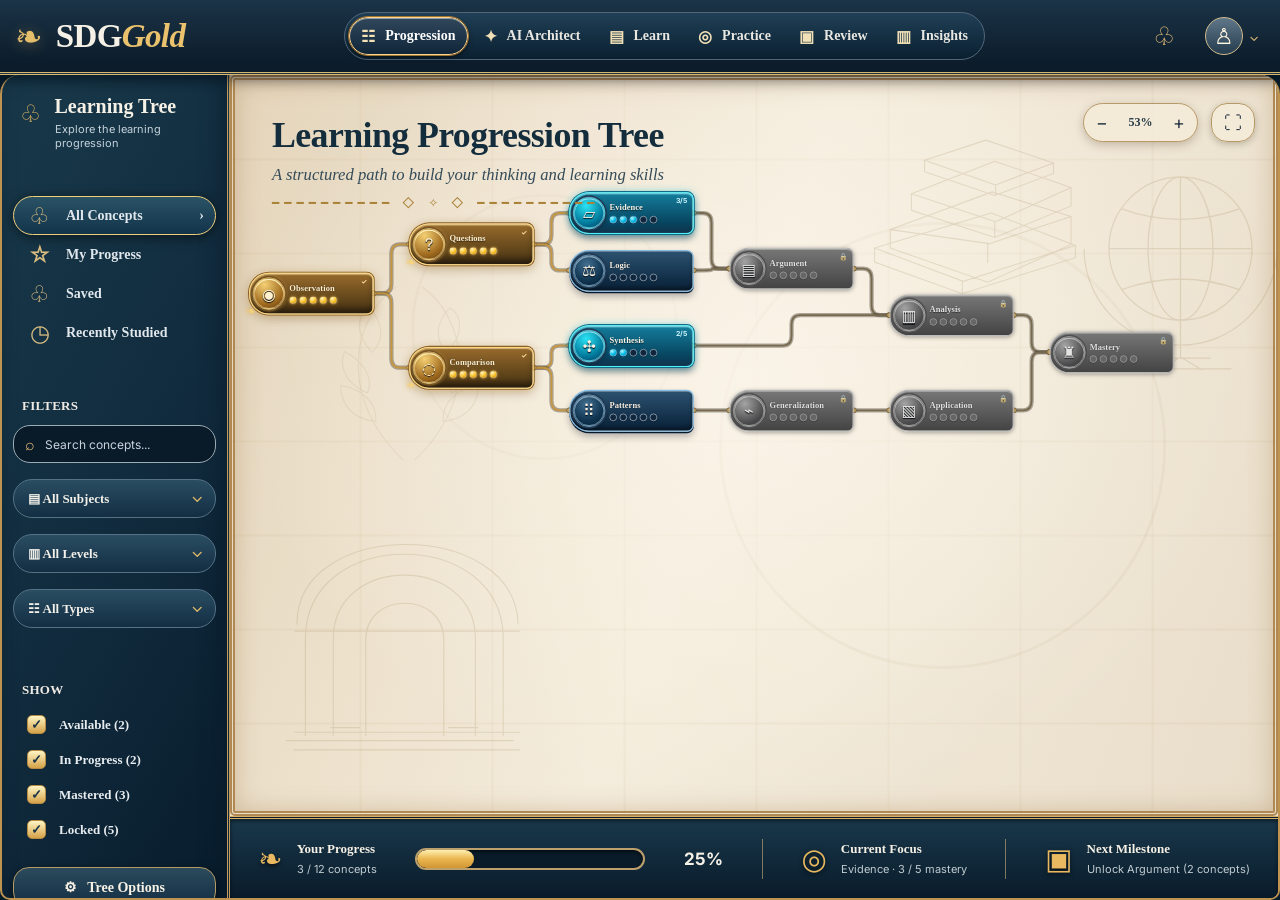
==== index.html @ fea120e7 "ui: embed AI Architect as first-class navigation workspace with bundled scripts" ====
<!doctype html>
<html lang="en">
<head>
  <meta charset="utf-8">
  <meta name="viewport" content="width=device-width, initial-scale=1, viewport-fit=cover">
  <meta name="theme-color" content="#102b3d">
  <meta name="description" content="SDGGold: Learn every foundation, follow every branch, and unlock true mastery.">
  <title>SDGGold — Learning Progression Tree</title>
  <link rel="manifest" href="./manifest.webmanifest">
  <link rel="icon" type="image/svg+xml" href="./icon.svg">
  <link rel="stylesheet" href="./styles.css">
  <link rel="stylesheet" href="./architect.css">
  <script src="./architect-core.js" defer></script>
  <script src="./architect-store.js" defer></script>
  <script src="./architect-import.js" defer></script>
  <script src="./architect-pipeline.js" defer></script>
  <script src="./architect-ui.js" defer></script>
  <script src="./app.js" defer></script>
</head>
<body>
<div id="app">
  <header class="topbar">
    <div class="identity" aria-label="Student Development Guide Gold">
      <span class="brand-mark" aria-hidden="true">❧</span>
      <div class="brand">SDG<span>Gold</span></div>
      <div class="tagline">Student Development Guide Gold</div>
    </div>
    <nav class="topnav" aria-label="Main navigation">
      <button class="navbtn" data-view="progression" aria-current="page"><span class="glyph" aria-hidden="true">☷</span><span class="txt">Progression</span></button>
      <button class="navbtn" data-view="architect"><span class="glyph" aria-hidden="true">✦</span><span class="txt">AI Architect</span></button>
      <button class="navbtn" data-view="learn"><span class="glyph" aria-hidden="true">▤</span><span class="txt">Learn</span></button>
      <button class="navbtn" data-view="practice"><span class="glyph" aria-hidden="true">◎</span><span class="txt">Practice</span></button>
      <button class="navbtn" data-view="review"><span class="glyph" aria-hidden="true">▣</span><span class="txt">Review</span></button>
      <button class="navbtn" data-view="insights"><span class="glyph" aria-hidden="true">▥</span><span class="txt">Insights</span></button>
    </nav>
    <div class="toptools">
      <button id="notifications" aria-label="Announcements" title="Announcements">♧</button>
      <button class="user-btn" id="account" aria-label="Local profile and settings" title="Local profile">
        <span class="user-circle">♙</span><span style="font-size:13px">⌄</span>
      </button>
    </div>
  </header>
  <div class="workspace">
    <aside class="sidebar" aria-label="Learning tree tools">
      <div class="sidebar-title"><span class="glyph" aria-hidden="true">♧</span><div><strong>Learning Tree</strong><span>Explore the learning progression</span></div></div>
      <div class="rule"></div>
      <button class="sidebutton active" data-section="all"><span class="glyph">♧</span>All Concepts <span class="chevron">›</span></button>
      <button class="sidebutton" data-section="progress"><span class="glyph">☆</span>My Progress</button>
      <button class="sidebutton" data-section="saved"><span class="glyph">♧</span>Saved</button>
      <button class="sidebutton" data-section="recent"><span class="glyph">◷</span>Recently Studied</button>
      <div class="rule"></div>
      <div class="sideheading">FILTERS</div>
      <label class="search"><span aria-hidden="true">⌕</span><input id="search" type="search" placeholder="Search concepts..." autocomplete="off" aria-label="Search concepts"></label>
      <label class="select-wrap"><select id="subject" aria-label="Filter by subject"><option value="all">▤ All Subjects</option></select></label>
      <label class="select-wrap"><select id="level" aria-label="Filter by level"><option value="all">▥ All Levels</option></select></label>
      <label class="select-wrap"><select id="type" aria-label="Filter by type"><option value="all">☷ All Types</option><option value="concept">Concepts</option><option value="skill">Skills</option><option value="milestone">Milestones</option></select></label>
      <div class="rule"></div>
      <div class="sideheading">SHOW</div>
      <label class="checkline"><input type="checkbox" data-state="available" checked><span id="count-available">Available</span></label>
      <label class="checkline"><input type="checkbox" data-state="started" checked><span id="count-started">In Progress</span></label>
      <label class="checkline"><input type="checkbox" data-state="mastered" checked><span id="count-mastered">Mastered</span></label>
      <label class="checkline"><input type="checkbox" data-state="locked" checked><span id="count-locked">Locked</span></label>
      <div class="side-spacer"></div>
      <button class="optionbtn" id="treeOptions">⚙ &nbsp; Tree Options</button>
    </aside>
    <main class="stage" id="main">
      <section class="canvas-view" aria-label="Interactive progression tree">
        <div class="ornaments" aria-hidden="true">
          <svg class="arch" viewBox="0 0 280 260"><path d="M15 243H260M36 238V133C36 12 249 12 249 133V238M66 238V133C66 42 219 42 219 133V238M101 238V134C101 82 185 82 185 134V238M24 234h243M24 125h243M27 118C25 3 263 3 265 118M63 229h32m95 0h32M23 253H267"/></svg>
          <svg class="books" viewBox="0 0 285 190"><path d="m28 130 133-40 96 37-128 41zm0 0v16l100 36 129-41v-14m-129 41v14m-82-73 116-43 90 28-93 31zm0 0v21l111 39 95-43V94m-95 31v22M70 68 165 31l87 30-86 39zm0 0v19l95 31 87-36V61m-87 39v18M85 30l70-23 77 26-66 25zm0 0v13l80 27 67-25V33M166 58v12"/></svg>
          <svg class="globe" viewBox="0 0 180 230"><circle cx="90" cy="92" r="66"/><ellipse cx="90" cy="92" rx="30" ry="66"/><path d="M24 92h132M35 55q55 20 110 0M35 130q55-20 110 0M90 26v132m-89-66a89 89 0 0 0 178 0M90 158v34m-47 11h94m-75-10h56M90 192l-20 12m20-12 20 12"/></svg>
          <svg class="laurel" viewBox="0 0 180 200"><path d="M84 196C9 125 35 40 76 13M96 196c75-71 49-156 8-183M55 155c-36-4-38-32-37-38 23 4 38 18 37 38m-9-30c-29-13-29-34-24-44 20 11 31 28 24 44m5-43C29 59 38 39 48 35c16 16 15 35 3 47m75 73c36-4 38-32 37-38-23 4-38 18-37 38m9-30c29-13 29-34 24-44-20 11-31 28-24 44m-5-43c22-23 13-43 3-47-16 16-15 35-3 47"/></svg>
        </div>
        <div class="canvas-header"><h1>Learning Progression Tree</h1><p id="courseSubtitle">A structured path to build your thinking and learning skills</p><div class="filigree">━━━━━━━━━━ ◇ ✧ ◇ ━━━━━━━━━━</div></div>
        <div class="zoomtools" aria-label="Canvas zoom tools"><div class="zoomgroup">
          <button id="zoomOut" title="Zoom out" aria-label="Zoom out">−</button>
          <output id="zoomValue">100%</output>
          <button id="zoomIn" title="Zoom in" aria-label="Zoom in">+</button>
        </div><button class="fitbtn" id="zoomFit" title="Fit tree to screen" aria-label="Fit tree to screen">⛶</button></div>
        <div class="graph-viewport" id="viewport" tabindex="0" aria-label="Scrollable horizontal mastery tree">
          <div class="graph-spacer" id="spacer"><div class="graph" id="graph">
            <svg id="lines" class="graph-lines" aria-hidden="true"></svg>
            <div id="nodes"></div>
          </div></div>
        </div>
      </section>
      <footer class="statusbar">
        <div class="progress-info"><span class="footicon" aria-hidden="true">❧</span><div><div class="footlabel">Your Progress</div><div class="footdetail" id="progressDetail">0 / 0 concepts</div></div></div>
        <div class="progressbar" aria-label="Overall mastery progress"><span id="overallBar"></span></div><strong class="percent" id="overallPct">0%</strong>
        <div class="separator"></div>
        <div class="focus-info"><span class="footicon" aria-hidden="true">◎</span><div><div class="footlabel">Current Focus</div><div class="footdetail" id="focusDetail">Start with the foundations</div></div></div>
        <div class="separator"></div>
        <div class="next-info"><span class="footicon" aria-hidden="true">▣</span><div><div class="footlabel">Next Milestone</div><div class="footdetail" id="milestoneDetail">Master every prerequisite</div></div></div>
      </footer>
    </main>
  </div>
</div>
<div id="panelLayer" class="panel-layer" aria-hidden="true">
  <section class="study-panel" role="dialog" aria-modal="true" aria-labelledby="panelTitle">
    <div class="panel-head"><span class="eyebrow" id="panelTag">FOUNDATIONS</span><button id="closePanel" class="close-btn">✕ Close</button></div>
    <h2 id="panelTitle"></h2>
    <div class="study-dots" id="panelDots" aria-label="Five mastery stages"></div>
    <div id="panelBody"></div>
  </section>
</div>
<div class="modal-layer" id="modalLayer" aria-hidden="true">
  <div class="modal" role="dialog" aria-modal="true" aria-labelledby="modalTitle">
    <button class="close-btn" id="closeModal">✕ Close</button>
    <h2 id="modalTitle">SDGGold</h2>
    <div id="modalBody"></div>
  </div>
</div>
</body>
</html>
---- styles.css ----
@import url('https://fonts.googleapis.com/css2?family=Cinzel:wght@400;500;600;700&family=Inter:wght@400;500;600;700;800&display=swap');
:root{--ink:#102335;--night:#0d2232;--night2:#173449;--gold:#e5b85e;--gold2:#b68235;--cream:#f3ebd9;--line:#bd9b5b;--cyan:#3fd3f4;--blue:#3c8bc3;--panel:#f1e7d4;color-scheme:light;font-family:Inter,ui-sans-serif,system-ui,sans-serif}
*{box-sizing:border-box}html,body{margin:0;width:100%;height:100%}body{background:#061723;color:#f6f1e6}button,input,select,textarea{font:inherit}button{cursor:pointer}button:disabled{cursor:not-allowed;opacity:.62}button:focus-visible,input:focus-visible,textarea:focus-visible,select:focus-visible{outline:3px solid #4dcaff;outline-offset:2px}[hidden]{display:none!important}
#app{height:100dvh;min-height:610px;display:grid;grid-template-rows:75px minmax(0,1fr);background:#071c2a;overflow:hidden}
.topbar{display:flex;align-items:center;gap:18px;min-width:0;padding:0 27px;border-bottom:3px double #d8b76d;background:linear-gradient(180deg,#1b3447 0%,#0c1c2b 88%);box-shadow:0 3px 14px #050d17a8;z-index:10}
.identity{display:flex;align-items:center;gap:13px;min-width:0;white-space:nowrap}.brand-mark{font-size:33px;color:#e5be6c;text-shadow:0 2px 14px #e9b95e5b;line-height:1}.brand{font:700 33px Georgia,serif;letter-spacing:-.6px}.brand span{color:#eac16d;font-style:italic}.tagline{padding-left:20px;margin-left:6px;border-left:1px solid #c8b27c7e;font:italic 14px Georgia,serif;color:#ece5d8;white-space:nowrap}
.topnav{display:flex;align-items:center;margin:auto;gap:4px;padding:4px;border-radius:34px;background:linear-gradient(#203f56,#0a2030);border:1px solid #50677a;min-width:0}.navbtn{display:flex;align-items:center;justify-content:center;gap:10px;white-space:nowrap;border:1px solid transparent;background:transparent;color:#e9e7e1;border-radius:28px;padding:10px 17px;font-weight:650;font-family:Georgia,serif;font-size:16px}.navbtn .glyph{font-family:Inter,sans-serif;font-size:21px;color:#f2e1b7}.navbtn[aria-current="page"]{background:linear-gradient(#30475c,#102538);box-shadow:inset 0 1px #fff7,0 2px 5px #0009;border-color:#ffd78b;color:white;outline:1px solid #a47332}.navbtn:hover{background:#4460757c}.toptools{display:flex;gap:15px;align-items:center}.toptools button{border:0;background:transparent;color:#e5be76;font-size:25px;min-height:43px;min-width:40px}.user-btn{display:flex;align-items:center;gap:6px}.user-circle{width:38px;height:38px;border:1px solid #d2bc8b;background:linear-gradient(#5f7788,#243c4d);border-radius:50%;display:grid;place-items:center;color:#fff7e1;font-size:22px}
.workspace{display:grid;grid-template-columns:258px minmax(0,1fr);min-height:0;border:2px solid #bf9450;border-top:0;border-radius:19px 19px 10px 10px;overflow:hidden;box-shadow:inset 0 0 0 1px #f9dc92}
.sidebar{min-height:0;background:linear-gradient(120deg,#18394a 0%,#102a3c 58%,#081c2c 100%);border-right:3px double #c49b5c;padding:23px 16px 19px;display:flex;flex-direction:column;overflow:auto;box-shadow:inset -6px 0 20px #07182780}
.sidebar-title{display:flex;align-items:flex-start;gap:13px;margin:0 7px 14px}.sidebar-title strong{font:700 20px Georgia,serif}.sidebar-title span{display:block;color:#c4d2db;font-size:11px;margin-top:4px}.sidebar-title .glyph{color:#d9af5f;font-size:24px}.rule{height:1px;background:linear-gradient(90deg,#d9b86b,transparent);margin:16px 5px}.sidebutton{color:#e1e8ed;background:transparent;border:1px solid transparent;width:100%;padding:9px 11px;border-radius:20px;display:flex;align-items:center;gap:12px;text-align:left;min-height:39px;font:600 14px Georgia,serif}.sidebutton .glyph{font:23px Inter,sans-serif;color:#dabc81;width:29px;text-align:center}.sidebutton.active,.sidebutton:hover{background:linear-gradient(#2a5265,#12344b);border-color:#f1ce79;box-shadow:0 2px 12px #0008}.sidebutton .chevron{margin-left:auto}.sideheading{font:700 13px Georgia,serif;color:#efeae3;letter-spacing:.25px;margin:14px 9px 9px}.search{display:flex;align-items:center;gap:8px;border-radius:17px;background:#091a29;border:1px solid #9cacb4;padding:8px 11px;color:#ecc37a;margin:2px 0 8px}.search input{border:0;background:transparent;color:#f5f3e8;width:100%;min-width:0;outline:none;font-size:12px}.search input::placeholder{color:#c9d3dd}.select-wrap{display:block;position:relative;margin:8px 0}.select-wrap select{appearance:none;width:100%;height:39px;border:1px solid #547185;border-radius:19px;background:linear-gradient(#2a4d62,#132e43);color:#f2f0e9;padding:0 34px 0 14px;font:600 13px Georgia,serif}.select-wrap:after{content:'⌄';position:absolute;right:13px;top:7px;color:#e7be6b;pointer-events:none}.checkline{display:flex;align-items:center;gap:10px;padding:5px 10px;font:600 13px Georgia,serif;color:#e8ecef}.checkline input{appearance:none;width:19px;height:19px;flex:0 0 19px;border:1px solid #bfc9ce;border-radius:5px;background:#132331;cursor:pointer}.checkline input:checked{background:linear-gradient(#fff5c4,#d4a248);border-color:#b78c42}.checkline input:checked:after{content:'✓';display:block;text-align:center;color:#183446;line-height:17px;font-weight:900}.side-spacer{flex:1;min-height:20px}.optionbtn{width:100%;background:linear-gradient(#2b4b5d,#132d42);border:1px solid #b59a64;color:#f9f3e6;border-radius:16px;padding:11px;box-shadow:0 3px 9px #0009;font:600 14px Georgia,serif}
.stage{display:grid;grid-template-rows:minmax(0,1fr) 82px;min-width:0;min-height:0;background:#18232b}
.canvas-view{position:relative;overflow:hidden;background:#eee4d1;min-height:0}
.canvas-view:before{content:'';position:absolute;inset:0;pointer-events:none;opacity:.92;background:
radial-gradient(ellipse at 50% 42%,#fffaf0ab,transparent 69%),
repeating-linear-gradient(0deg,transparent 0px,transparent 91px,#a7864c12 92px,#a7864c12 93px,transparent 94px),
repeating-linear-gradient(90deg,transparent 0px,transparent 129px,#a7864c11 130px,#a7864c11 131px,transparent 132px),
radial-gradient(circle at 30% 34%,transparent 0,transparent 130px,#9d825b14 131px,#9d825b14 132px,transparent 134px),
radial-gradient(circle at 68% 50%,transparent 0,transparent 220px,#ab956c1c 221px,#ab956c1c 223px,transparent 224px),
linear-gradient(110deg,#e3d3b8,#f5eddd 47%,#e8ddc9)}
.canvas-view:after{content:'';position:absolute;pointer-events:none;inset:0;border:5px double #af8852;border-radius:5px;box-shadow:inset 0 0 25px #9b733f55;z-index:3}
.ornaments{position:absolute;inset:0;pointer-events:none;overflow:hidden;color:#947849;z-index:0}.ornaments svg{position:absolute;fill:none;stroke:currentColor;stroke-width:1.2;opacity:.18}.ornaments .arch{left:4%;bottom:8%;width:260px}.ornaments .books{right:17%;top:8%;width:250px}.ornaments .globe{right:0;top:10%;width:195px}.ornaments .laurel{left:9%;top:27%;width:170px;opacity:.11}
.canvas-header{position:absolute;left:42px;top:39px;z-index:2;pointer-events:none}.canvas-header h1{font:700 clamp(24px,2.8vw,37px) Georgia,serif;color:#132d3d;letter-spacing:-.6px;margin:0 0 9px}.canvas-header p{font:italic clamp(13px,1.3vw,17px) Georgia,serif;color:#344b58;margin:0}.filigree{color:#a98137;font-size:12px;margin-top:10px;letter-spacing:5px}
.zoomtools{position:absolute;top:28px;right:23px;display:flex;align-items:center;gap:5px;z-index:4}.zoomtools .zoomgroup{background:#f5ebd9e8;box-shadow:0 3px 10px #47361a44;border:1px solid #b79967;border-radius:22px;display:flex;align-items:center;padding:3px}.zoomtools button{background:transparent;border:0;color:#283846;font-size:18px;padding:5px 9px;min-width:30px}.zoomtools output{font:700 12px Georgia,serif;min-width:47px;text-align:center;color:#263b48}.zoomtools .fitbtn{background:#f5ebd9d9;border:1px solid #b79967;border-radius:16px;margin-left:8px;padding:8px 12px;box-shadow:0 2px 7px #2b200c44}
.graph-viewport{position:absolute;inset:0;overflow:auto;scrollbar-color:#ac8951 #d5c2a0;scrollbar-width:thin}.graph-spacer{position:relative;min-width:100%;min-height:100%}.graph{position:absolute;top:0;left:0;transform-origin:0 0;isolation:isolate}.graph-lines{position:absolute;inset:0;width:100%;height:100%;pointer-events:none;z-index:0;overflow:visible}.wire-back{fill:none;stroke:#3e372b68;stroke-width:8;stroke-linecap:round;stroke-linejoin:round}.wire{fill:none;stroke:#786a4f;stroke-width:3.4;stroke-linecap:round;stroke-linejoin:round}.wire.complete{stroke:#c69640}.wire.ready{stroke:#428aab}.joint{fill:#d5b46d;stroke:#765e36;stroke-width:1.5}
.node{position:absolute;width:235px;height:79px;display:flex;align-items:center;gap:8px;text-align:left;border-radius:38px 13px 13px 38px;padding:6px 10px 6px 5px;z-index:1;color:#f8f2e5;background:linear-gradient(180deg,#2c5270,#112d46 74%,#0a233b);border:2px solid #6bafdf;box-shadow:0 3px 1px #061a2f,0 9px 14px #282b3655,inset 0 1px 1px #ffffff91,inset 0 -6px 8px #0006;transition:filter .15s,transform .15s,box-shadow .15s;outline-offset:4px}
.node:hover{filter:brightness(1.13);transform:translateY(-2px);z-index:3}.node:active{transform:translateY(1px)}.node.mastered{background:linear-gradient(180deg,#986a2c,#594018 74%,#362311);border-color:#ffd67e;box-shadow:0 0 0 2px #89602a,0 2px 14px #ffcb6a6b,0 6px 20px #5839145e,inset 0 2px 2px #fff4bc99,inset 0 -7px 10px #1a160a89;color:#fff2d1}.node.started{background:linear-gradient(180deg,#147d9c,#07445f 75%,#11344e);border-color:#4cf2fa;box-shadow:0 0 0 2px #116b85,0 0 16px #15cbe88a,0 8px 14px #141a2c8a,inset 0 2px 2px #b1f6ffb8}.node.available{border-color:#84bce5}.node.locked{background:linear-gradient(#787775,#424347);border-color:#b3b4b3;box-shadow:0 2px 8px #23202068,inset 0 2px #ffffff50;color:#e5e4e1;filter:saturate(.36)}
.node-icon{flex:0 0 61px;width:61px;height:61px;border-radius:50%;display:grid;place-items:center;font-size:30px;line-height:1;background:radial-gradient(circle at 42% 28%,#426f90,#103551 60%,#061c2f);border:3px double #afd8f2;box-shadow:0 0 0 3px #1f3854,0 2px 7px #0009,inset 0 2px #ffffff78;text-shadow:0 2px 2px #020a14}.node.mastered .node-icon{background:radial-gradient(circle at 35% 20%,#f5d073,#9e691e 65%,#59370d);border-color:#ffe9a5;box-shadow:0 0 0 3px #765321,0 0 9px #dfb655c2,inset 0 2px #fff8cb}.node.started .node-icon{background:radial-gradient(circle at 40% 25%,#2be4f5,#007497 66%,#0b3556);border-color:#a4f9ff}.node.locked .node-icon{background:radial-gradient(circle at 35% 26%,#a4a4a4,#4a4a4e 68%,#333);border-color:#ccc;box-shadow:0 0 0 3px #4e4e4e,inset 0 2px #fff7}
.node-core{min-width:0;flex:1}.node-name{display:block;white-space:nowrap;overflow:hidden;text-overflow:ellipsis;font:700 16px Georgia,serif;letter-spacing:.1px;text-shadow:0 1px 2px #0008}.node-dots{display:flex;gap:5px;margin-top:7px}.node-dot{width:14px;height:14px;border-radius:50%;border:1.6px solid #d9e7f3;box-shadow:0 1px 2px #0006;display:block;background:#10263d}.node-dot.filled{background:radial-gradient(circle at 33% 27%,#b5f7ff,#00bdea 50%,#14719f);border-color:#adebf8;box-shadow:0 0 6px #08c4ff70,0 1px 2px #002}.node.mastered .node-dot{background:radial-gradient(circle at 32% 22%,#fff5c4,#f8bf20 56%,#b67508);border-color:#ffe0a0;box-shadow:0 0 5px #ffc949bb}.node.locked .node-dot{background:#666;border-color:#bbb}.node-corner{position:absolute;right:10px;top:6px;color:#d1f8ff;font-size:13px;font-weight:bold}.node.mastered .node-corner{color:#ffe4a0}.node.locked .node-corner{color:#f4f4f4}.node .laurel{display:none}.node.mastered .laurel{display:block;position:absolute;left:-8px;bottom:-8px;color:#f9d579;font-size:22px;text-shadow:0 0 10px #e9bc62}
.node-status{position:absolute;left:69px;bottom:4px;font-size:9px;letter-spacing:.3px;color:#d3dfe9}
.node.hide-filter{opacity:.17;pointer-events:none;filter:grayscale(1)}
.statusbar{background:linear-gradient(#19384b,#091b2a);display:flex;align-items:center;justify-content:space-around;border-top:3px double #d8b068;gap:22px;padding:12px 26px;min-width:0;box-shadow:inset 0 2px 4px #0008}.progress-info,.focus-info,.next-info{display:flex;gap:14px;align-items:center;min-width:0}.footicon{font-size:29px;color:#e8b960;text-shadow:0 2px 4px #000a}.footlabel{font:700 15px Georgia,serif;white-space:nowrap}.footdetail{font-size:12px;color:#c0cbd1;margin-top:5px;white-space:nowrap}.progressbar{height:22px;background:#091a28;border:2px solid #bea06c;border-radius:13px;overflow:hidden;box-shadow:inset 0 2px 3px #0008;flex:1;max-width:310px;min-width:70px}.progressbar>span{height:100%;width:0;background:linear-gradient(#ffefb0,#e9b64e,#d29534);display:block;border-radius:12px;transition:width .3s}.percent{font-weight:700;font-size:17px}.separator{height:40px;width:1px;background:#c3aa78a1;flex:0 0 1px}
.panel-layer{position:fixed;inset:0;z-index:20;display:none;background:#030c14af;justify-content:flex-end}.panel-layer.open{display:flex}.study-panel{width:min(490px,100vw);height:100%;overflow:auto;background:linear-gradient(#183549,#0c2132);border-left:3px double #e3ba71;box-shadow:-13px 0 50px #0009;padding:30px 27px;color:#e7f1f6}.panel-head{display:flex;align-items:center;justify-content:space-between}.close-btn{border:1px solid #e2c186;color:#f5efd9;border-radius:12px;background:#183a51;padding:8px 13px}.eyebrow{font:800 11px Inter,sans-serif;color:#e8bc71;letter-spacing:2px}.study-panel h2{font:700 30px Georgia,serif;margin:18px 0 10px}.study-panel p{line-height:1.75;color:#d8e6ec}.study-dots{display:flex;gap:10px;margin:17px 0}.study-dots span{width:25px;height:25px;border:2px solid #d0e5ec;border-radius:50%;background:#1d3e52}.study-dots span.done{background:radial-gradient(circle at 35% 25%,#fff3b6,#dbad43);border-color:#f7d68d;box-shadow:0 0 9px #f4c45a99}.lesson-box{background:#1c3c4f;border:1px solid #52738a;border-radius:17px;padding:23px;margin:20px 0;box-shadow:inset 0 1px #ffffff26}.lesson-box h3{font:700 18px Georgia,serif;color:#f3d38a;margin:0 0 15px}.lesson-box p{margin:0 0 13px}.lesson-box small{color:#c6d6df}.action{border:1px solid #dfbd74;border-radius:24px;padding:12px 18px;font:700 14px Inter,sans-serif;margin:6px 7px 6px 0;background:linear-gradient(#fbe1a1,#d3a249);color:#142534;box-shadow:0 3px 6px #0006}.action.alt{background:#22455a;color:#f7eaca;border-color:#7a9bae}.option-answer{display:block;width:100%;text-align:left;padding:12px 14px;margin:10px 0;background:#123145;border:1px solid #5b8096;border-radius:13px;color:#f0f4f6}.option-answer.chosen{border-color:#ffe195;background:#38546a}.notice{border:1px solid #bc994b;background:#3d3428;color:#ffe4a9;border-radius:11px;padding:14px;line-height:1.5}.notice.good{background:#224c47;border-color:#76be9d;color:#d7ffea}.modal-layer{position:fixed;inset:0;z-index:30;background:#03111abc;display:none;align-items:center;justify-content:center;padding:16px}.modal-layer.open{display:flex}.modal{background:#132d3f;border:2px solid #c49a58;border-radius:22px;padding:30px;max-width:min(750px,96vw);width:100%;max-height:90vh;overflow:auto;box-shadow:0 12px 50px #0009;color:#edf2f2}.modal h2{font:700 28px Georgia,serif;margin:0}.modal p,.modal li{line-height:1.6;color:#c7d6dd;font-size:14px}.modal input,.modal select,.modal textarea{background:#091d2b;border:1px solid #7494a8;color:white;border-radius:12px;padding:11px;max-width:100%}.modal textarea{width:100%;min-height:205px;margin-top:12px;font:12px ui-monospace,monospace}.modal label{display:block;margin:12px 0}.modal .close-btn{float:right}.modal .action{margin-top:12px}.modal section{padding:10px 0}.modal hr{border:0;border-top:1px solid #38576a}
@media(max-width:1350px){.tagline{display:none}.topbar{gap:8px;padding:0 15px}.navbtn{padding:8px 11px;font-size:14px}.navbtn .glyph{font-size:16px}.sidebar{padding:20px 11px}.workspace{grid-template-columns:228px minmax(0,1fr)}.statusbar{padding:10px 15px;gap:12px}.footlabel{font-size:13px}.footdetail{font-size:11px}.progressbar{max-width:230px}}
@media(max-width:980px){.topbar{height:66px}.brand{font-size:24px}.brand-mark{font-size:25px}.topnav{overflow:auto}.navbtn{padding:7px 9px}.navbtn span.txt{display:none}.toptools{gap:5px}.workspace{grid-template-columns:186px minmax(0,1fr)}.sidebar{padding:14px 8px}.canvas-header{top:28px;left:23px}.canvas-header h1{font-size:27px}.canvas-header p{font-size:12px}.statusbar .separator,.focus-info,.next-info{display:none}.progressbar{max-width:unset}.sidebutton{font-size:12px}.sidebar-title strong{font-size:16px}}
@media(max-width:650px){#app{min-height:520px;grid-template-rows:62px minmax(0,1fr)}.topbar{padding:0 8px}.identity{gap:6px}.brand-mark{font-size:22px}.brand{font-size:21px}.topnav{gap:0;margin-left:auto}.navbtn{min-width:32px;padding:5px 7px}.navbtn .glyph{font-size:17px}.toptools{display:none}.workspace{grid-template-columns:minmax(0,1fr);grid-template-rows:auto minmax(0,1fr)}.sidebar{height:auto;overflow:visible;border-right:0;border-bottom:2px solid #b9955a;flex-direction:row;align-items:center;gap:8px;padding:6px}.sidebar-title,.sidebar .rule,.sidebar .sideheading,.sidebar .select-wrap,.sidebar .checkline,.side-spacer{display:none}.sidebutton{width:auto;white-space:nowrap;min-height:33px;font-size:11px;padding:5px 7px}.sidebutton .glyph{font-size:14px;width:auto}.search{flex:1;min-width:90px;margin:0;padding:6px}.optionbtn{width:auto;padding:6px;font-size:11px}.stage{grid-template-rows:minmax(0,1fr) 61px}.canvas-header{left:18px;top:20px}.canvas-header h1{font-size:21px}.canvas-header p{font-size:11px}.zoomtools{top:80px;right:14px}.statusbar{padding:7px 13px;gap:8px}.footicon{font-size:20px}.progress-info{gap:6px}.footlabel{font-size:12px}.footdetail{font-size:10px}.percent{font-size:13px}.progressbar{height:17px}}
@media(prefers-reduced-motion:reduce){*,*:before,*:after{transition:none!important;animation:none!important;scroll-behavior:auto!important}}
---- architect.css ----
.stage.architect-mode{grid-template-rows:minmax(0,1fr)}
.architect-mode .canvas-view,.architect-mode .statusbar{display:none}
.architect-screen{display:none;min-width:0;min-height:0;overflow:auto;background:radial-gradient(circle at 30% -15%,#f9efd9,transparent 42%),linear-gradient(135deg,#f1e7d4,#e5d7bd);color:#193548;padding:28px clamp(18px,4vw,56px);scrollbar-color:#ba965a #d9c5a2}
.architect-mode .architect-screen{display:block}
.architect-screen *{box-sizing:border-box}
.architect-hero{display:flex;align-items:flex-start;justify-content:space-between;gap:24px;flex-wrap:wrap}
.architect-eyebrow{font-size:11px;letter-spacing:2.4px;color:#9e7435;font-weight:850;text-transform:uppercase}
.architect-hero h1{font:700 clamp(26px,3vw,42px) Georgia,serif;color:#173448;margin:8px 0 7px}
.architect-hero p{font-size:14px;line-height:1.65;color:#566879;margin:0;max-width:800px}
.architect-pills{display:flex;gap:9px;align-items:center;flex-wrap:wrap}
.architect-badge{font-size:12px;font-weight:700;border:1px solid #bca375;color:#48555b;background:#f6eddb;border-radius:99px;padding:7px 11px}
.architect-badge.good{border-color:#7cab91;background:#dff0e5;color:#225b4b}.architect-badge.warn{border-color:#ca9564;background:#f5e2cc;color:#7d5326}
.architect-flow{display:grid;grid-template-columns:repeat(4,minmax(0,1fr));gap:12px;margin:27px 0}
.architect-step{min-width:0;border:1px solid #c8ab7a;background:linear-gradient(#fffaf0,#eae0ce);padding:16px;border-radius:15px;box-shadow:0 3px 12px #67512b22;position:relative}
.architect-step::after{content:'→';position:absolute;right:-16px;top:35%;font-size:17px;color:#b58744;z-index:1}
.architect-step:last-child::after{display:none}
.architect-step span{display:block;font-weight:800;color:#ad7b39;font-size:11px;letter-spacing:1px}
.architect-step strong{display:block;font:700 17px Georgia,serif;margin:7px 0 3px;color:#1b374b}
.architect-step small{color:#647280;font-size:11px;line-height:1.45}
.architect-grid{display:grid;grid-template-columns:minmax(0,1.3fr) minmax(280px,.85fr);gap:18px;align-items:start}
.architect-card{background:#fff9ed;border:1px solid #cdb98f;border-radius:20px;padding:23px;box-shadow:0 5px 20px #7c69401f;min-width:0}
.architect-card h2{font:700 24px Georgia,serif;color:#233b4e;margin:0 0 9px}
.architect-card h3{font:700 17px Georgia,serif;color:#2b4555;margin:20px 0 8px}
.architect-card p{font-size:13px;color:#64717b;line-height:1.7;margin:6px 0 14px}
.architect-actions{display:flex;flex-wrap:wrap;gap:9px;margin:12px 0}
.architect-btn{padding:11px 15px;border:1px solid #b48a4f;border-radius:24px;background:linear-gradient(#f6d98d,#d9ae60);color:#1a3647;font-weight:750;font-size:13px;box-shadow:0 2px 4px #65543c33}
.architect-btn:hover{filter:brightness(1.06)}.architect-btn.alt{background:linear-gradient(#274a61,#142d42);color:#fff3dc;border-color:#7e9ba7}.architect-btn.soft{background:#f3e9d5;border-color:#b5a081;color:#243d4e;box-shadow:none}.architect-btn.danger{background:#f4dfd7;border-color:#ca9c8c;color:#784939}
.architect-btn:disabled{opacity:.5;cursor:not-allowed}
.architect-drop{border:2px dashed #b99b64;border-radius:18px;background:linear-gradient(#f5eee1,#eee1ca);text-align:center;padding:28px 15px;cursor:pointer;transition:background .15s,border-color .15s}
.architect-drop:hover,.architect-drop.dragging{background:#dceff1;border-color:#398aa0}
.architect-drop .glyph{font-size:38px;display:block;color:#a77c3f;margin-bottom:6px}
.architect-drop strong{font:700 17px Georgia,serif;display:block;color:#2b4554}.architect-drop small{font-size:12px;line-height:1.6;display:block;color:#687783;margin:8px auto;max-width:400px}
.architect-drop input{display:none}
.architect-label{display:block;font-weight:700;font-size:12px;color:#526375;margin:13px 0 6px}
.architect-field,.architect-select,.architect-textarea{width:100%;max-width:100%;border:1px solid #c9b893;border-radius:12px;background:#fffdf8;padding:11px 12px;color:#173347;font-size:13px;outline-offset:2px}
.architect-textarea{height:135px;resize:vertical;line-height:1.5}
.architect-divider{height:1px;background:#d7c7a8;margin:19px 0}
.architect-statrow{display:grid;grid-template-columns:repeat(3,1fr);gap:8px;margin:10px 0 18px}
.architect-stat{border:1px solid #d3bd95;background:#f6ebd9;border-radius:13px;text-align:center;padding:13px 5px}
.architect-stat strong{display:block;font:700 24px Georgia,serif;color:#b48636}
.architect-stat small{font-size:10px;color:#62727b}
.architect-progress{height:14px;border:1px solid #b4a07d;border-radius:15px;background:#e7dbca;overflow:hidden;box-shadow:inset 0 1px 4px #6f573124}
.architect-progress>div{height:100%;width:0;background:linear-gradient(90deg,#c29341,#f3d78d);border-radius:12px;transition:width .2s}
.architect-status{padding:12px;border-radius:12px;border:1px solid #cdb688;background:#f6ecd9;color:#4c5e69;font-size:12px;line-height:1.6;white-space:pre-wrap;overflow-wrap:anywhere}
.architect-status.error{background:#f8e4da;color:#86412d;border-color:#dcb2a1}
.architect-joblist{max-height:230px;overflow:auto;border:1px solid #e1d3b4;border-radius:12px}
.architect-job{border:0;border-bottom:1px solid #e0d1b6;background:#fff9ed;width:100%;padding:12px;text-align:left;color:#334b5b;display:flex;gap:10px;align-items:center;justify-content:space-between}
.architect-job.selected{background:#e5edf0;border-left:3px solid #b78c4e}.architect-job:last-child{border-bottom:0}.architect-job strong{font-size:12px}.architect-job small{font-size:11px;color:#77828b;display:block;margin-top:4px}
.architect-issues{margin:0;padding:0;list-style:none;max-height:300px;overflow:auto}.architect-issues li{border-bottom:1px solid #e9ddc5;padding:9px 2px;color:#435361;font-size:12px;line-height:1.5}.architect-issues li b{font-size:10px;background:#e7d19a;border-radius:5px;padding:3px 5px;margin-right:7px}.architect-issues li.high b{background:#e5a997;color:#5b3022}.architect-issues li.info b{background:#b6d9ce;color:#265347}
.architect-notice{border-left:3px solid #b68a3a;background:#f3e8d4;padding:11px 13px;color:#695840;font-size:12px;line-height:1.6;border-radius:0 10px 10px 0;margin:12px 0}
.architect-code{font:12px ui-monospace,SFMono-Regular,monospace;white-space:pre-wrap;overflow-wrap:anywhere;background:#e8ddc9;border-radius:10px;padding:14px;color:#355163}
@media(max-width:1050px){.architect-grid{grid-template-columns:1fr}.architect-flow{grid-template-columns:repeat(2,1fr)}.architect-step:nth-child(2)::after{display:none}}
@media(max-width:600px){.architect-screen{padding:19px 12px}.architect-flow{gap:7px;margin:17px 0}.architect-step{padding:10px}.architect-step strong{font-size:14px}.architect-step small{font-size:10px}.architect-card{padding:15px}.architect-statrow{gap:4px}.architect-stat strong{font-size:18px}.architect-pills{gap:4px}}
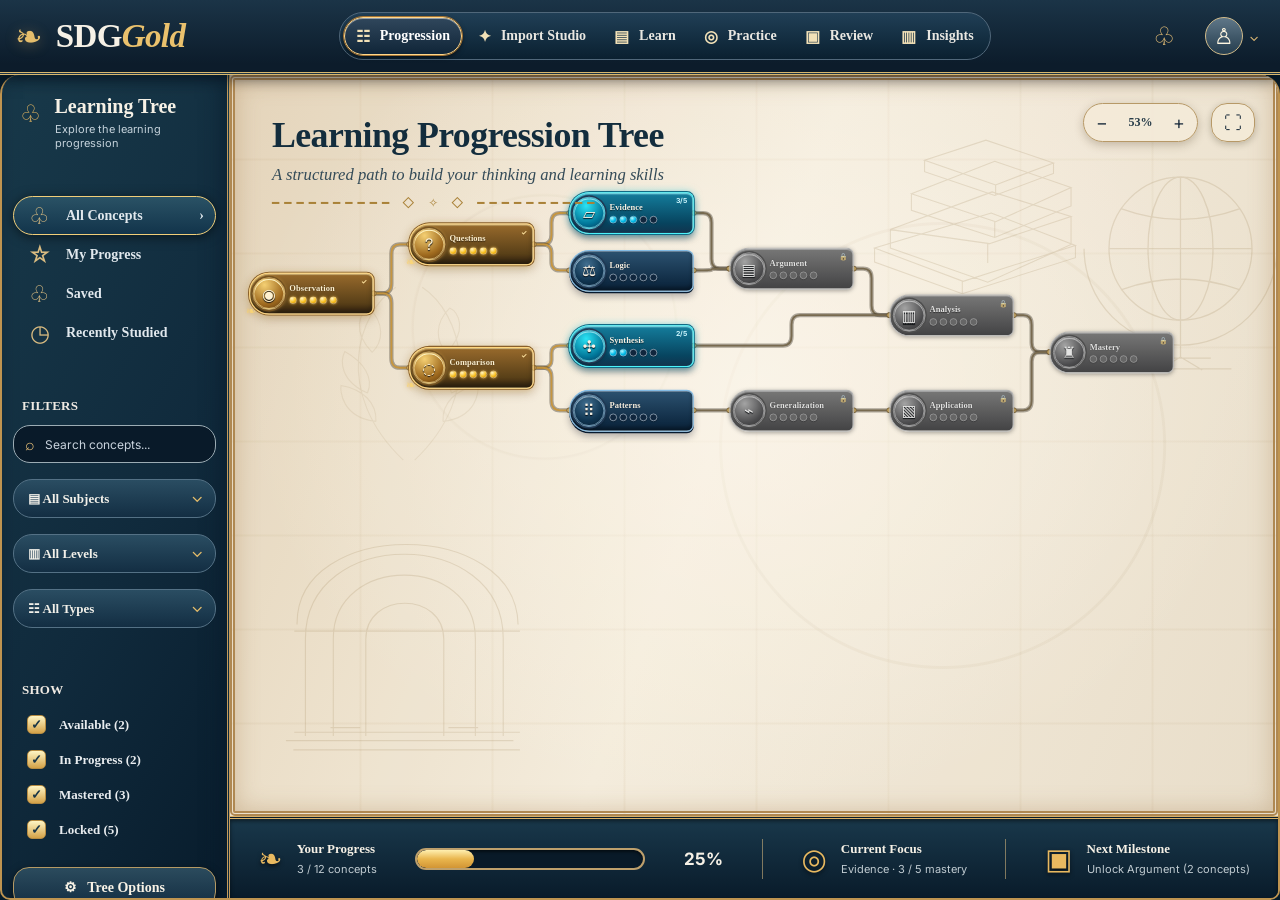
==== commit e64e1e80: "ui: remove all in-app AI scripts and replace architect tab with external-only Import Studio" ====
--- a/index.html
+++ b/index.html
@@ -10,11 +10,10 @@
   <link rel="icon" type="image/svg+xml" href="./icon.svg">
   <link rel="stylesheet" href="./styles.css">
   <link rel="stylesheet" href="./architect.css">
-  <script src="./architect-core.js" defer></script>
+  <script src="./course-package.js" defer></script>
   <script src="./architect-store.js" defer></script>
-  <script src="./architect-import.js" defer></script>
-  <script src="./architect-pipeline.js" defer></script>
-  <script src="./architect-ui.js" defer></script>
+  <script src="./course-cloud.js" defer></script>
+  <script src="./course-studio.js" defer></script>
   <script src="./app.js" defer></script>
 </head>
 <body>
@@ -27,7 +26,7 @@
     </div>
     <nav class="topnav" aria-label="Main navigation">
       <button class="navbtn" data-view="progression" aria-current="page"><span class="glyph" aria-hidden="true">☷</span><span class="txt">Progression</span></button>
-      <button class="navbtn" data-view="architect"><span class="glyph" aria-hidden="true">✦</span><span class="txt">AI Architect</span></button>
+      <button class="navbtn" data-view="studio"><span class="glyph" aria-hidden="true">✦</span><span class="txt">Import Studio</span></button>
       <button class="navbtn" data-view="learn"><span class="glyph" aria-hidden="true">▤</span><span class="txt">Learn</span></button>
       <button class="navbtn" data-view="practice"><span class="glyph" aria-hidden="true">◎</span><span class="txt">Practice</span></button>
       <button class="navbtn" data-view="review"><span class="glyph" aria-hidden="true">▣</span><span class="txt">Review</span></button>
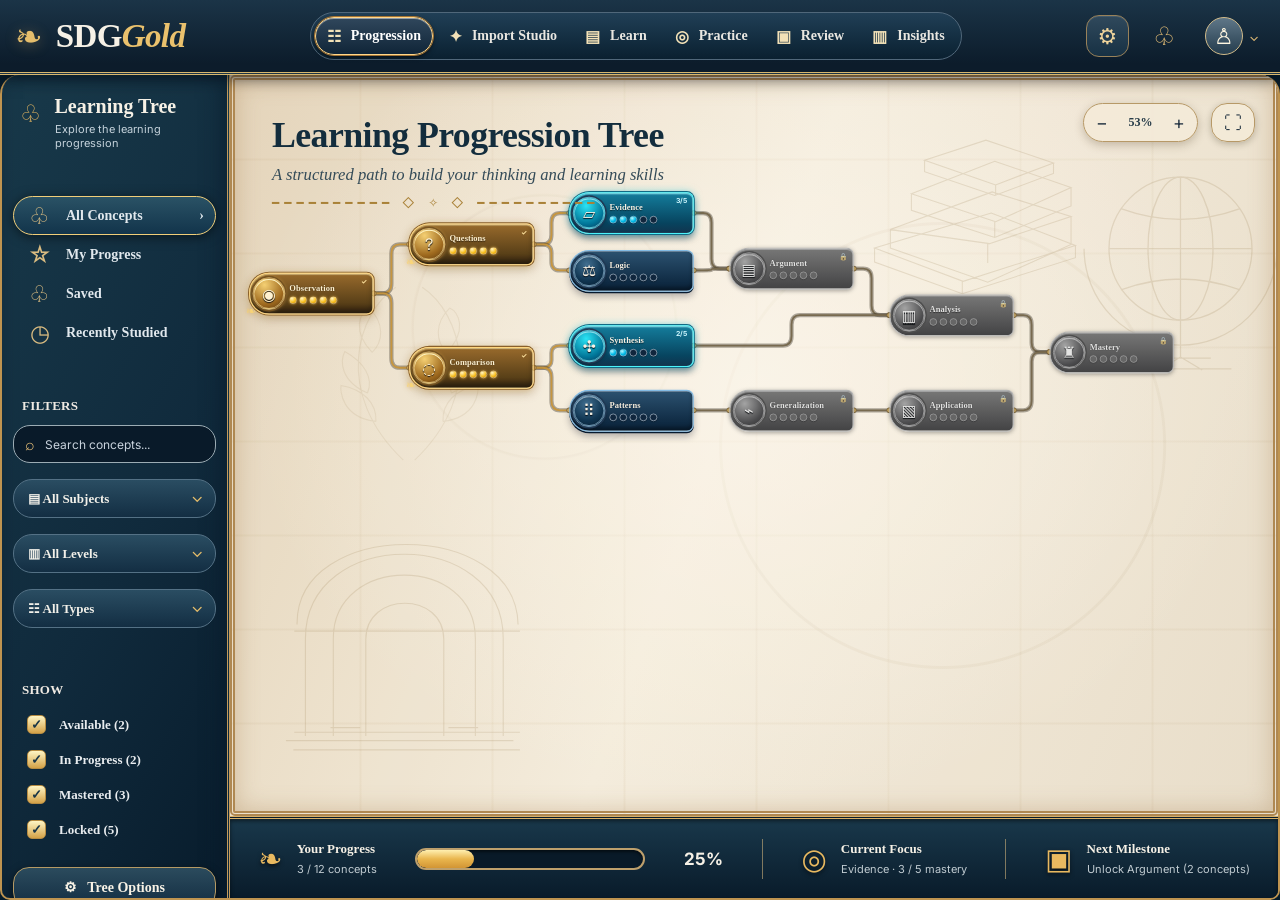
==== commit f2f23163: "ui(settings): add persistent settings shortcut and in-app template reader assets" ====
--- a/index.html
+++ b/index.html
@@ -10,10 +10,13 @@
   <link rel="icon" type="image/svg+xml" href="./icon.svg">
   <link rel="stylesheet" href="./styles.css">
   <link rel="stylesheet" href="./architect.css">
+  <link rel="stylesheet" href="./settings.css">
   <script src="./course-package.js" defer></script>
   <script src="./architect-store.js" defer></script>
   <script src="./course-cloud.js" defer></script>
   <script src="./course-studio.js" defer></script>
+  <script src="./settings-reference.js" defer></script>
+  <script src="./settings-ui.js" defer></script>
   <script src="./app.js" defer></script>
 </head>
 <body>
@@ -33,6 +36,7 @@
       <button class="navbtn" data-view="insights"><span class="glyph" aria-hidden="true">▥</span><span class="txt">Insights</span></button>
     </nav>
     <div class="toptools">
+      <button id="settingsButton" aria-label="Settings: Templates and Examples" title="Settings · Templates &amp; Examples" aria-haspopup="dialog" type="button">⚙</button>
       <button id="notifications" aria-label="Announcements" title="Announcements">♧</button>
       <button class="user-btn" id="account" aria-label="Local profile and settings" title="Local profile">
         <span class="user-circle">♙</span><span style="font-size:13px">⌄</span>
--- a/settings.css
+++ b/settings.css
@@ -0,0 +1,83 @@
+/* SDGGold app settings: compact navy/gold reference library and scrollable reader. */
+#settingsButton{display:flex;align-items:center;justify-content:center;gap:5px;border:1px solid #99825a;border-radius:13px;background:linear-gradient(#30495c,#173144);color:#efd49b;font-size:22px;min-width:43px;min-height:42px;box-shadow:inset 0 1px #ffffff19}
+#settingsButton:hover,#settingsButton:focus-visible{background:linear-gradient(#42627a,#28475e);border-color:#f1d38e}
+.ref-settings-open{overflow:hidden}
+.ref-overlay{position:fixed;inset:0;z-index:80;padding:clamp(8px,2vw,24px);display:flex;justify-content:center;align-items:center;background:#03111ce8;backdrop-filter:blur(9px)}
+.ref-dialog{display:flex;flex-direction:column;overflow:hidden;min-height:0;height:min(91dvh,950px);width:min(1260px,100%);border-radius:21px;border:2px solid #b99558;background:#112a3d;color:#ecf3f5;box-shadow:0 22px 80px #000b,inset 0 1px #f4d08b57}
+.ref-dialog *{box-sizing:border-box}
+.ref-dialog button{font:650 13px Inter,system-ui,sans-serif;cursor:pointer;transition:background .12s,border-color .12s}
+.ref-dialog button:disabled{cursor:wait;opacity:.47}
+.ref-dialog button:focus-visible,.ref-reader-scroll:focus-visible{outline:3px solid #66d6ef;outline-offset:2px}
+.ref-dialog-head{padding:22px 27px 16px;display:flex;align-items:start;justify-content:space-between;gap:16px;background:radial-gradient(ellipse at 70% 0%,#39546b78,transparent 66%),linear-gradient(180deg,#223e53,#142c40);border-bottom:1px solid #9c804c}
+.ref-overline{color:#e2c07d;font-size:10px;font-weight:800;letter-spacing:2.1px}
+.ref-dialog-head h2{margin:7px 0 6px;font:700 clamp(21px,2.5vw,31px) Georgia,serif;color:#f3f3f0}
+.ref-gold{font-weight:400;color:#e6c282;font-style:italic}
+.ref-dialog-head p{margin:0;color:#c4d3da;line-height:1.55;font-size:12.5px;max-width:850px}
+.ref-close{border:1px solid #8397a5;border-radius:11px;background:#132b3c;color:#fff5e4;min-width:40px;min-height:38px;flex-shrink:0}
+.ref-close:hover{background:#34556b}
+.ref-toolbar{padding:14px 25px 11px;display:flex;gap:12px;align-items:center;justify-content:space-between;flex-wrap:wrap;background:#122d41}
+.ref-toolbar-copy{display:flex;align-items:center;gap:8px;flex-wrap:wrap}
+.ref-gold-button{background:linear-gradient(180deg,#f7dd9b,#d8ab59);border:1px solid #f9e6b4;color:#173043;padding:12px 20px;border-radius:22px;box-shadow:0 2px 8px #030f174d}
+.ref-gold-button:not(:disabled):hover{background:linear-gradient(#ffe8b2,#efc375)}
+.ref-outline-button{background:#203d52;color:#f2e7d1;border:1px solid #806e50;border-radius:22px;padding:11px 16px}
+.ref-outline-button:hover{background:#31556e}
+.ref-readiness{font-size:11px;font-weight:800;color:#c7d8df;white-space:nowrap}
+.ref-status{margin:0 25px 12px;padding:9px 12px;border:1px solid #456577;border-radius:9px;background:#1d394b;font-size:12px;line-height:1.4;color:#c4dbe3;flex-shrink:0}
+.ref-status[data-type="success"]{border-color:#638f80;background:#193c39;color:#c8f1df}
+.ref-status[data-type="error"]{border-color:#b17b67;background:#492e2d;color:#ffddcb}
+.ref-content-layout{display:grid;grid-template-columns:minmax(275px,350px) minmax(0,1fr);gap:0;flex:1;min-height:0;border-top:1px solid #334c5c}
+.ref-documents{min-width:0;min-height:0;overflow:auto;border-right:1px solid #516479;background:linear-gradient(180deg,#1b3547,#12283a);padding:18px 13px 25px;scrollbar-color:#9c865c #192f40}
+.ref-documents h3{color:#e1c185;font:700 14px Georgia,serif;margin:0 10px 13px}
+.ref-list{display:grid;gap:9px}
+.ref-entry{padding:13px 12px;border:1px solid #506477;border-radius:13px;background:#203d50;color:#f3efe7}
+.ref-entry.selected{border-color:#efcf86;background:#29495a;box-shadow:inset 3px 0 #dcb166}
+.ref-entry-kind,.ref-reader-kind{font-size:9px;color:#ecd397;letter-spacing:1.35px;text-transform:uppercase;font-weight:800}
+.ref-entry-title{display:block;font:700 15px Georgia,serif;margin:5px 0}
+.ref-entry-filename{display:block;color:#9ec0d1;font-size:10px;overflow-wrap:anywhere}
+.ref-entry-description{font-size:11px;line-height:1.45;color:#c7d3db;margin:8px 0 11px}
+.ref-entry-actions{display:flex;gap:6px;flex-wrap:wrap}
+.ref-action{color:#e7e6e1;border:1px solid #627d92;background:#27475a;border-radius:9px;padding:7px 10px;white-space:nowrap;min-height:33px}
+.ref-action-open{border-color:#c7a367;background:linear-gradient(#e6c786,#bd934d);color:#182e3c}
+.ref-action:not(:disabled):hover{border-color:#f5d49b;background:#35566b}
+.ref-action-open:not(:disabled):hover{background:#f2d69d;color:#193546}
+.ref-reader{display:flex;flex-direction:column;min-height:0;min-width:0;background:#f6f0e3;color:#243c4b}
+.ref-reader-top{display:flex;align-items:start;justify-content:space-between;gap:15px;padding:18px 21px 14px;border-bottom:1px solid #c8b899;flex-shrink:0;background:#fff9ee}
+.ref-reader-meta{min-width:0}
+.ref-reader-kind{color:#9c702e}
+.ref-reader-top h3{font:700 22px Georgia,serif;color:#243a4a;margin:4px 0}
+.ref-reader-name{font:11px ui-monospace,monospace;color:#82653d;overflow-wrap:anywhere}
+.ref-reader-top p{font-size:11.5px;color:#64707a;line-height:1.4;margin:7px 0 0}
+.ref-reader-actions{display:flex;gap:6px;flex-wrap:wrap}
+.ref-reader-actions .ref-action{border-color:#b69d72;background:#eee0c7;color:#2d4553}
+.ref-reader-actions .ref-action:hover{background:#f5e5c5}
+.ref-reader-scroll{overflow:auto;flex:1;min-height:0;padding:22px clamp(12px,2vw,28px);scrollbar-color:#a99572 #f4e9d8}
+.ref-reader-content{white-space:pre-wrap;overflow-wrap:anywhere;word-break:normal;font:13px/1.65 ui-monospace,"Cascadia Code",Consolas,monospace;color:#283d4c;margin:0;tab-size:2;user-select:text}
+@media(max-width:900px){
+  .ref-dialog{height:min(96dvh,1080px)}
+  .ref-content-layout{grid-template-columns:1fr;grid-template-rows:minmax(170px,36%) minmax(0,1fr)}
+  .ref-documents{border-right:0;border-bottom:1px solid #8094a1;padding:12px}
+  .ref-list{grid-template-columns:repeat(2,minmax(0,1fr))}
+  .ref-reader-top h3{font-size:19px}
+}
+@media(max-width:650px){
+  .toptools{display:flex;gap:0}
+  .toptools>button:not(#settingsButton){display:none}
+  #settingsButton{font-size:21px;min-width:36px;min-height:36px}
+  .ref-overlay{padding:0}
+  .ref-dialog{height:100dvh;width:100%;border-radius:0;border:0}
+  .ref-dialog-head{padding:17px 13px 12px}
+  .ref-dialog-head h2{font-size:22px}
+  .ref-dialog-head p{font-size:11px}
+  .ref-toolbar{padding:10px 12px;gap:7px}
+  .ref-toolbar-copy{gap:6px}
+  .ref-gold-button,.ref-outline-button{font-size:11px!important;padding:9px 10px}
+  .ref-status{margin:0 12px 7px;font-size:11px}
+  .ref-content-layout{grid-template-rows:minmax(150px,33%) minmax(0,1fr)}
+  .ref-list{grid-template-columns:1fr}
+  .ref-entry{padding:10px}
+  .ref-entry-description{margin:5px 0 8px}
+  .ref-reader-top{padding:11px 13px}
+  .ref-reader-top h3{font-size:18px}
+  .ref-reader-content{font-size:12px}
+}
+@media(prefers-reduced-motion:reduce){.ref-dialog button{transition:none}}
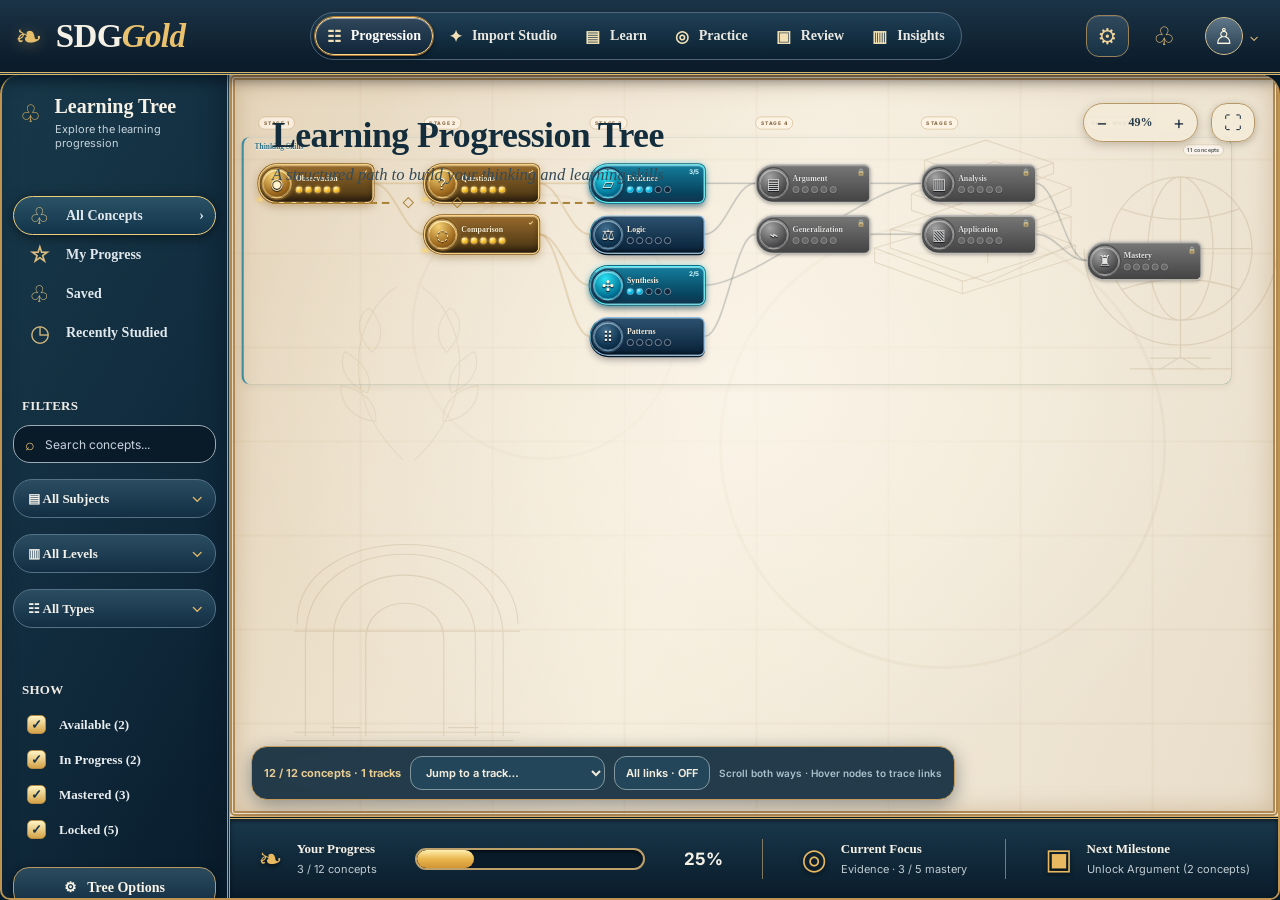
==== commit fe3e9f5b: "feat(graph): load pure collision-free band layout and matching CSS before app renderer" ====
--- a/index.html
+++ b/index.html
@@ -9,6 +9,7 @@
   <link rel="manifest" href="./manifest.webmanifest">
   <link rel="icon" type="image/svg+xml" href="./icon.svg">
   <link rel="stylesheet" href="./styles.css">
+  <link rel="stylesheet" href="./graph-tracks.css">
   <link rel="stylesheet" href="./architect.css">
   <link rel="stylesheet" href="./settings.css">
   <script src="./course-package.js" defer></script>
@@ -17,6 +18,7 @@
   <script src="./course-studio.js" defer></script>
   <script src="./settings-reference.js" defer></script>
   <script src="./settings-ui.js" defer></script>
+  <script src="./graph-layout.js" defer></script>
   <script src="./app.js" defer></script>
 </head>
 <body>
--- a/graph-tracks.css
+++ b/graph-tracks.css
@@ -0,0 +1,79 @@
+/* Horizontal learning-tree clarity and collision-free track-band visual design. */
+.graph{contain:layout style}
+.track-band{
+ position:absolute;z-index:0;border:1px solid color-mix(in srgb,var(--track-accent) 35%,#c7b591);
+ border-left:5px solid var(--track-accent);border-radius:18px;
+ background:linear-gradient(90deg,color-mix(in srgb,var(--track-accent) 10%,#fff7e6) 0%,#fff5e877 68%,#fff5e8100%);
+ box-shadow:inset 0 1px #ffffffaa,0 4px 14px #7a65421a;pointer-events:none;
+}
+.track-band.shared{background:linear-gradient(90deg,#cbb58b2b,#fff7e8100%);border-style:dashed;border-left-style:solid}
+.track-band-title{
+ position:absolute;left:22px;top:12px;color:color-mix(in srgb,var(--track-accent) 65%,#1d3342);
+ font:700 15px Georgia,serif;letter-spacing:.15px;text-shadow:0 1px #fffaf2;
+ max-width:70%;white-space:nowrap;overflow:hidden;text-overflow:ellipsis
+}
+.track-band-count{
+ position:absolute;right:15px;top:15px;color:#6c706f;font:750 11px Inter,system-ui,sans-serif;
+ background:#fffaf4ba;border:1px solid #c9b99d;border-radius:22px;padding:3px 8px
+}
+.tree-stage-marker{
+ position:absolute;z-index:2;font:800 10px Inter,system-ui,sans-serif;letter-spacing:1.6px;
+ color:#8c6f49;background:#fff6e8bc;border:1px solid #c5a874;border-radius:13px;
+ padding:6px 10px;white-space:nowrap;pointer-events:none
+}
+.graph-lines{z-index:1}
+.wire-back{stroke-width:5;stroke:#756d6080;opacity:.16;transition:opacity .16s}
+.wire{stroke-width:2.6;stroke:#536e7a;opacity:.25;transition:opacity .16s}
+.wire.complete{stroke:#d6a342}.wire.ready{stroke:#5290a8}
+.wire.mastery-link,.wire-back.mastery-link{opacity:0;pointer-events:none}
+.graph.show-all-links .wire.mastery-link{opacity:.15}
+.graph.show-all-links .wire-back.mastery-link{opacity:.06}
+.wire.collector-link{stroke-width:3.8;stroke:#c5a05d;opacity:.65;stroke-dasharray:10 7}
+.wire-back.collector-link{opacity:.24}
+.wire.collector-link.complete{stroke:#c89c44;stroke-dasharray:none}
+.graph.focus-links .wire:not(.related),.graph.focus-links .wire-back:not(.related){opacity:.045}
+.graph.focus-links .wire.related{stroke-width:4.7;stroke:#bc8d36;opacity:1;stroke-dasharray:none}
+.graph.focus-links .wire-back.related{stroke-width:8;stroke:#fff4c3;opacity:.6}
+.graph.focus-links .wire.mastery-link.related,.graph.show-all-links.focus-links .wire.mastery-link.related{opacity:1}
+.graph.focus-links .wire-back.mastery-link.related{opacity:.5}
+.node{z-index:3}
+.node:not(.mastered):not(.locked){border-left-color:var(--track-accent,#69a7d8)}
+.node.linked{z-index:5;box-shadow:0 0 0 4px #e1ae54,0 4px 22px #c9946080,inset 0 2px 2px #ffffffa0}
+.track-collector{
+ position:absolute;z-index:3;width:237px;min-height:49px;display:flex;flex-direction:column;
+ align-items:flex-start;justify-content:center;gap:4px;
+ background:linear-gradient(160deg,#274658,#142c3a);
+ border-radius:26px 12px 12px 26px;border:2px solid var(--track-accent,#b99257);
+ color:#fff2db;text-align:left;padding:7px 10px 7px 15px;
+ box-shadow:0 3px 8px #29282777,inset 0 1px #ffffff48
+}
+.track-collector strong{font:750 12px Georgia,serif;max-width:208px;overflow:hidden;text-overflow:ellipsis;white-space:nowrap}
+.track-collector span{font:650 10px Inter,system-ui,sans-serif;color:#b8d2da}
+.track-collector.ready{background:linear-gradient(#ad8240,#654917);border-color:#ffdc91}
+.track-collector.ready span{color:#fff3d6}
+.track-collector:hover,.track-collector:focus-visible{filter:brightness(1.14);z-index:6}
+.track-collector.linked{outline:4px solid #eabd65;outline-offset:3px}
+.tree-navigator{
+ position:absolute;z-index:6;left:21px;bottom:16px;display:flex;align-items:center;gap:9px;flex-wrap:wrap;
+ background:#0f2a3de8;color:#eee5d3;border:1px solid #c19a5c;border-radius:16px;
+ box-shadow:0 5px 18px #14223169;backdrop-filter:blur(5px);padding:9px 12px;
+ max-width:min(calc(100% - 32px),780px)
+}
+.tree-node-count{font:700 11px Inter,system-ui,sans-serif;white-space:nowrap;color:#e7cb90}
+.tree-jump,.tree-connections{
+ font:650 11px Inter,system-ui,sans-serif;border:1px solid #83969d;border-radius:12px;
+ color:#f3ecdd;background:#23465a;padding:7px 11px;min-height:34px
+}
+.tree-jump{max-width:235px;white-space:nowrap;overflow:hidden;text-overflow:ellipsis}
+.tree-jump option{color:#152d3d;background:#f5ead7}
+.tree-connections{cursor:pointer}.tree-connections[aria-pressed="true"]{background:#b88d4b;color:#1e3340}
+.tree-scroll-hint{color:#a8c2cb;font:600 10px Inter,system-ui,sans-serif}
+@media(max-width:900px){
+ .tree-navigator{left:10px;right:10px;bottom:9px;gap:5px;padding:7px;max-width:none}
+ .tree-node-count{font-size:10px}.tree-jump{max-width:170px}
+ .tree-scroll-hint{display:none}
+}
+@media(max-width:560px){
+ .tree-node-count{flex:0 0 100%}
+ .tree-jump,.tree-connections{font-size:10px;padding:6px}
+}
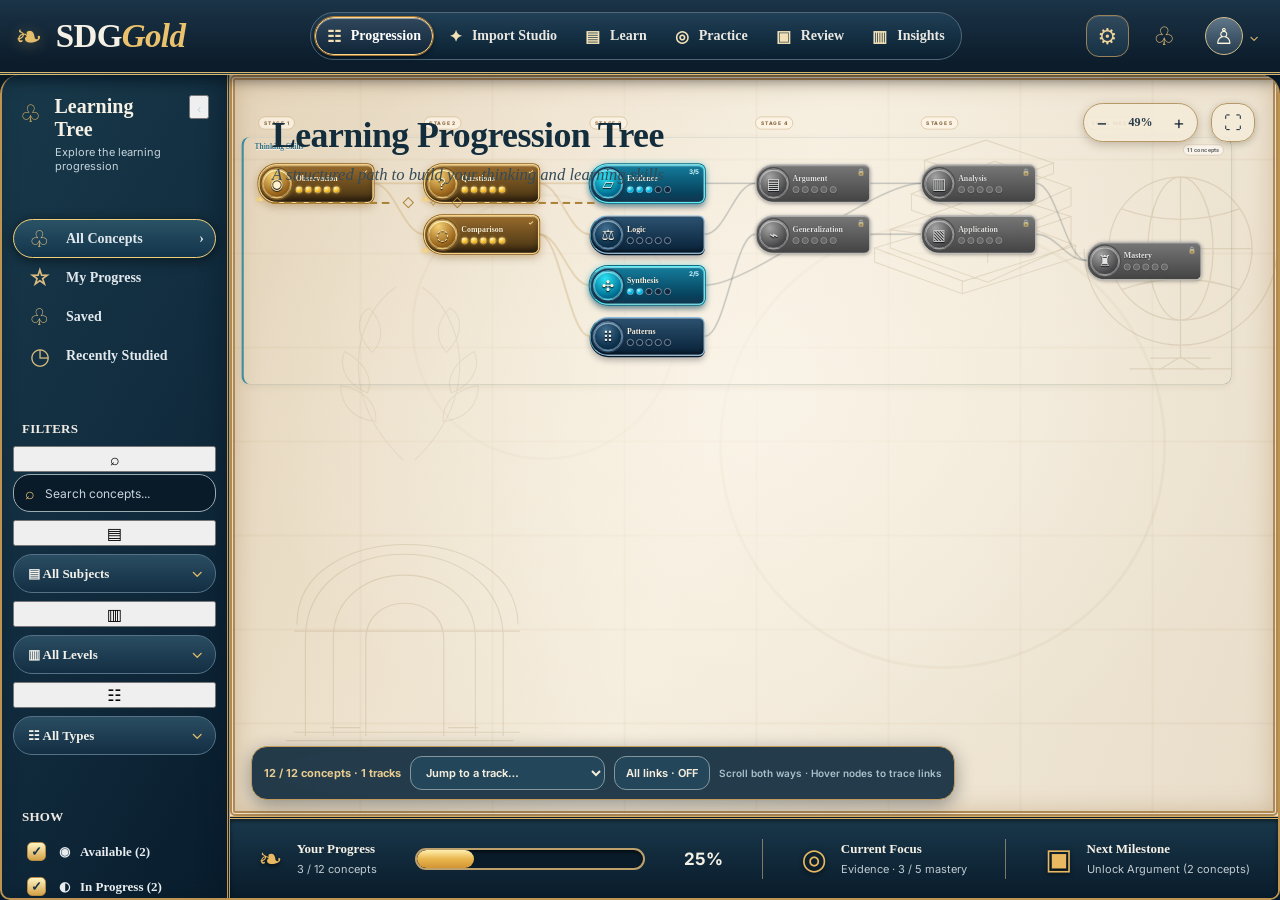
==== commit be36b15c: "ui: add collapsible icon sidebar and tree gesture assets, preserve every existing filter/section" ====
--- a/index.html
+++ b/index.html
@@ -10,6 +10,7 @@
   <link rel="icon" type="image/svg+xml" href="./icon.svg">
   <link rel="stylesheet" href="./styles.css">
   <link rel="stylesheet" href="./graph-tracks.css">
+  <link rel="stylesheet" href="./layout-controls.css">
   <link rel="stylesheet" href="./architect.css">
   <link rel="stylesheet" href="./settings.css">
   <script src="./course-package.js" defer></script>
@@ -19,6 +20,7 @@
   <script src="./settings-reference.js" defer></script>
   <script src="./settings-ui.js" defer></script>
   <script src="./graph-layout.js" defer></script>
+  <script src="./tree-gestures.js" defer></script>
   <script src="./app.js" defer></script>
 </head>
 <body>
@@ -46,27 +48,31 @@
     </div>
   </header>
   <div class="workspace">
-    <aside class="sidebar" aria-label="Learning tree tools">
-      <div class="sidebar-title"><span class="glyph" aria-hidden="true">♧</span><div><strong>Learning Tree</strong><span>Explore the learning progression</span></div></div>
+    <aside class="sidebar" id="courseSidebar" aria-label="Learning tree tools">
+      <div class="sidebar-title"><span class="glyph" aria-hidden="true">♧</span><div><strong>Learning Tree</strong><span>Explore the learning progression</span></div><button type="button" class="sidebar-toggle" id="sidebarToggle" aria-label="Collapse sidebar" aria-controls="courseSidebar" aria-expanded="true" title="Collapse sidebar"><span aria-hidden="true">‹</span></button></div>
       <div class="rule"></div>
-      <button class="sidebutton active" data-section="all"><span class="glyph">♧</span>All Concepts <span class="chevron">›</span></button>
-      <button class="sidebutton" data-section="progress"><span class="glyph">☆</span>My Progress</button>
-      <button class="sidebutton" data-section="saved"><span class="glyph">♧</span>Saved</button>
-      <button class="sidebutton" data-section="recent"><span class="glyph">◷</span>Recently Studied</button>
+      <button class="sidebutton active" data-section="all"><span class="glyph">♧</span><span class="side-label">All Concepts</span> <span class="chevron">›</span></button>
+      <button class="sidebutton" data-section="progress"><span class="glyph">☆</span><span class="side-label">My Progress</span></button>
+      <button class="sidebutton" data-section="saved"><span class="glyph">♧</span><span class="side-label">Saved</span></button>
+      <button class="sidebutton" data-section="recent"><span class="glyph">◷</span><span class="side-label">Recently Studied</span></button>
       <div class="rule"></div>
       <div class="sideheading">FILTERS</div>
+      <button class="sidebar-compact-control" type="button" data-expand-control="search" aria-label="Expand sidebar to search concepts" title="Search concepts"><span aria-hidden="true">⌕</span></button>
       <label class="search"><span aria-hidden="true">⌕</span><input id="search" type="search" placeholder="Search concepts..." autocomplete="off" aria-label="Search concepts"></label>
+      <button class="sidebar-compact-control" type="button" data-expand-control="subject" aria-label="Expand sidebar to filter by subjects" title="Subjects"><span aria-hidden="true">▤</span></button>
       <label class="select-wrap"><select id="subject" aria-label="Filter by subject"><option value="all">▤ All Subjects</option></select></label>
+      <button class="sidebar-compact-control" type="button" data-expand-control="level" aria-label="Expand sidebar to filter by stages" title="Stages"><span aria-hidden="true">▥</span></button>
       <label class="select-wrap"><select id="level" aria-label="Filter by level"><option value="all">▥ All Levels</option></select></label>
+      <button class="sidebar-compact-control" type="button" data-expand-control="type" aria-label="Expand sidebar to filter by concept types" title="Concept types"><span aria-hidden="true">☷</span></button>
       <label class="select-wrap"><select id="type" aria-label="Filter by type"><option value="all">☷ All Types</option><option value="concept">Concepts</option><option value="skill">Skills</option><option value="milestone">Milestones</option></select></label>
       <div class="rule"></div>
       <div class="sideheading">SHOW</div>
-      <label class="checkline"><input type="checkbox" data-state="available" checked><span id="count-available">Available</span></label>
-      <label class="checkline"><input type="checkbox" data-state="started" checked><span id="count-started">In Progress</span></label>
-      <label class="checkline"><input type="checkbox" data-state="mastered" checked><span id="count-mastered">Mastered</span></label>
-      <label class="checkline"><input type="checkbox" data-state="locked" checked><span id="count-locked">Locked</span></label>
+      <label class="checkline" title="Show Available concepts"><input type="checkbox" data-state="available" checked><span class="checkline-icon" aria-hidden="true">◉</span><span id="count-available">Available</span></label>
+      <label class="checkline" title="Show In Progress concepts"><input type="checkbox" data-state="started" checked><span class="checkline-icon" aria-hidden="true">◐</span><span id="count-started">In Progress</span></label>
+      <label class="checkline" title="Show Mastered concepts"><input type="checkbox" data-state="mastered" checked><span class="checkline-icon" aria-hidden="true">★</span><span id="count-mastered">Mastered</span></label>
+      <label class="checkline" title="Show Locked concepts"><input type="checkbox" data-state="locked" checked><span class="checkline-icon" aria-hidden="true">◇</span><span id="count-locked">Locked</span></label>
       <div class="side-spacer"></div>
-      <button class="optionbtn" id="treeOptions">⚙ &nbsp; Tree Options</button>
+      <button class="optionbtn" id="treeOptions" title="Tree Options"><span class="option-icon" aria-hidden="true">⚙</span><span class="option-label">Tree Options</span></button>
     </aside>
     <main class="stage" id="main">
       <section class="canvas-view" aria-label="Interactive progression tree">
@@ -82,7 +88,7 @@
           <output id="zoomValue">100%</output>
           <button id="zoomIn" title="Zoom in" aria-label="Zoom in">+</button>
         </div><button class="fitbtn" id="zoomFit" title="Fit tree to screen" aria-label="Fit tree to screen">⛶</button></div>
-        <div class="graph-viewport" id="viewport" tabindex="0" aria-label="Scrollable horizontal mastery tree">
+        <div class="graph-viewport" id="viewport" tabindex="0" aria-label="Learning progression canvas: wheel or pinch to zoom, drag to pan">
           <div class="graph-spacer" id="spacer"><div class="graph" id="graph">
             <svg id="lines" class="graph-lines" aria-hidden="true"></svg>
             <div id="nodes"></div>
--- a/architect.css
+++ b/architect.css
@@ -52,3 +52,42 @@
 .architect-code{font:12px ui-monospace,SFMono-Regular,monospace;white-space:pre-wrap;overflow-wrap:anywhere;background:#e8ddc9;border-radius:10px;padding:14px;color:#355163}
 @media(max-width:1050px){.architect-grid{grid-template-columns:1fr}.architect-flow{grid-template-columns:repeat(2,1fr)}.architect-step:nth-child(2)::after{display:none}}
 @media(max-width:600px){.architect-screen{padding:19px 12px}.architect-flow{gap:7px;margin:17px 0}.architect-step{padding:10px}.architect-step strong{font-size:14px}.architect-step small{font-size:10px}.architect-card{padding:15px}.architect-statrow{gap:4px}.architect-stat strong{font-size:18px}.architect-pills{gap:4px}}
+
+/* Fix wrapped inline-label fragmentation in the course upload area. */
+.architect-card .architect-drop{
+ display:flex;flex-direction:column;justify-content:center;align-items:center;
+ position:relative;width:100%;min-width:0;min-height:192px;max-width:100%;
+ margin:17px 0 12px;padding:26px 24px;clear:both;box-sizing:border-box;
+ border:2px dashed #b18b4e;border-radius:18px;cursor:pointer;
+ background:linear-gradient(140deg,#f9f0df,#f3e5ca 72%,#eee0c4);
+ box-shadow:inset 0 1px #ffffffbb,0 3px 14px #806b4026;
+ text-align:center;overflow:visible;
+}
+.architect-card .architect-drop .glyph{
+ display:block;flex:none;font-size:38px;line-height:1;margin:0 0 9px;color:#a77c3f;
+}
+.architect-card .architect-drop strong{
+ display:block;max-width:100%;font:700 18px Georgia,serif;line-height:1.35;color:#284250;
+}
+.architect-card .architect-drop small{
+ display:block;max-width:440px;margin:8px auto 0;font:500 12px/1.65 Inter,system-ui,sans-serif;
+ color:#5a6974;overflow-wrap:anywhere;
+}
+.architect-card .architect-drop input[type=file]{position:absolute;width:1px;height:1px;opacity:0;pointer-events:none}
+.architect-card .architect-drop:hover,
+.architect-card .architect-drop.dragging,
+.architect-card .architect-drop:focus-within{
+ border-color:#3e8b98;background:linear-gradient(#edf5ee,#dfedeb);
+}
+.architect-upload-cta{
+ display:inline-flex;align-items:center;justify-content:center;min-height:36px;
+ padding:8px 17px;margin-top:15px;border-radius:21px;
+ color:#fff5df;background:linear-gradient(#2e5367,#16374c);
+ border:1px solid #7793a2;font:750 12px Inter,system-ui,sans-serif;
+ box-shadow:0 2px 7px #50627233;pointer-events:none;
+}
+@media(max-width:600px){
+ .architect-card .architect-drop{min-height:178px;padding:20px 12px}
+ .architect-card .architect-drop strong{font-size:16px}
+ .architect-card .architect-drop small{font-size:11px}
+}
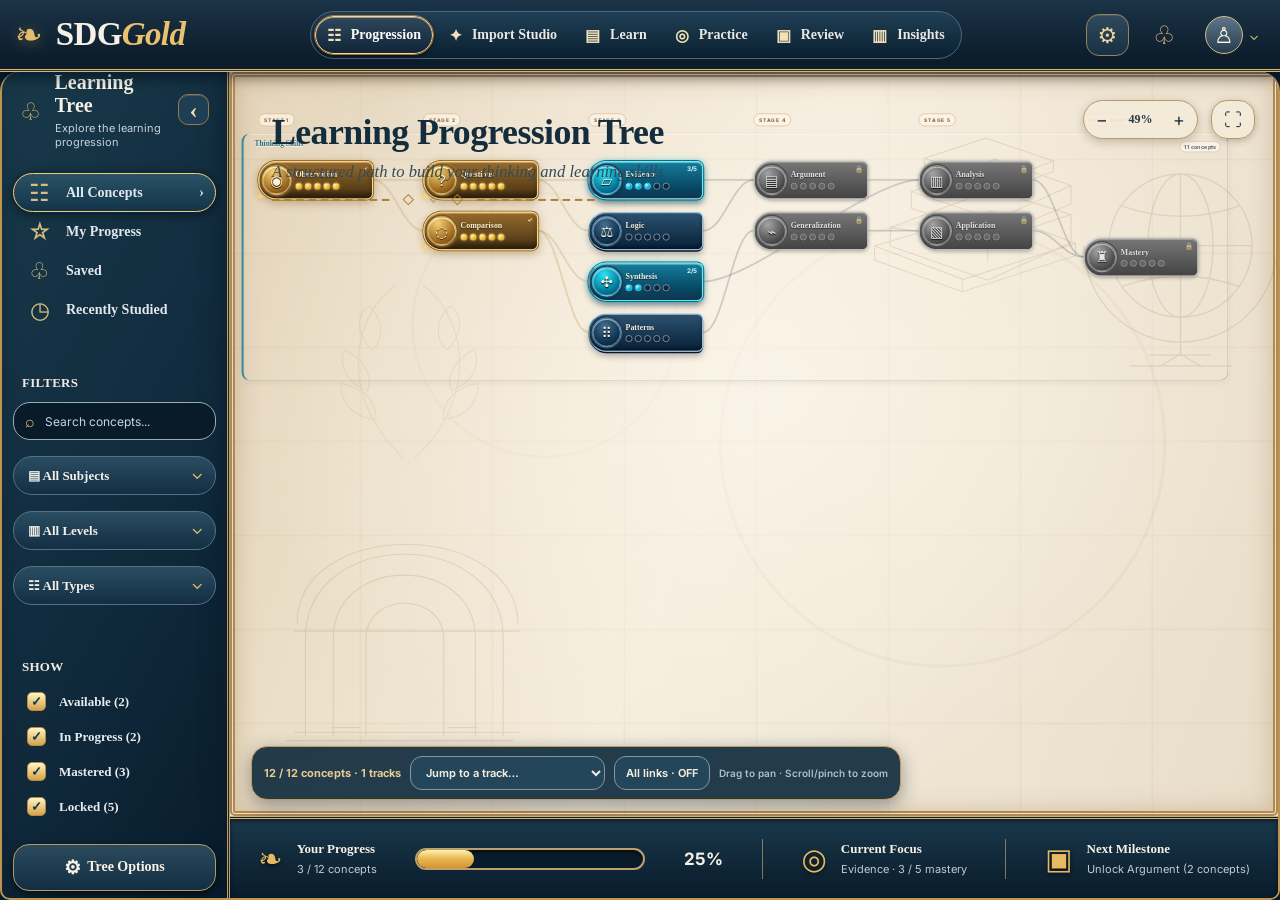
==== commit 01a012cc: "ui: distinguish All Concepts from Saved with unique icons when sidebar is collapsed" ====
--- a/index.html
+++ b/index.html
@@ -51,7 +51,7 @@
     <aside class="sidebar" id="courseSidebar" aria-label="Learning tree tools">
       <div class="sidebar-title"><span class="glyph" aria-hidden="true">♧</span><div><strong>Learning Tree</strong><span>Explore the learning progression</span></div><button type="button" class="sidebar-toggle" id="sidebarToggle" aria-label="Collapse sidebar" aria-controls="courseSidebar" aria-expanded="true" title="Collapse sidebar"><span aria-hidden="true">‹</span></button></div>
       <div class="rule"></div>
-      <button class="sidebutton active" data-section="all"><span class="glyph">♧</span><span class="side-label">All Concepts</span> <span class="chevron">›</span></button>
+      <button class="sidebutton active" data-section="all"><span class="glyph" aria-hidden="true">☷</span><span class="side-label">All Concepts</span> <span class="chevron">›</span></button>
       <button class="sidebutton" data-section="progress"><span class="glyph">☆</span><span class="side-label">My Progress</span></button>
       <button class="sidebutton" data-section="saved"><span class="glyph">♧</span><span class="side-label">Saved</span></button>
       <button class="sidebutton" data-section="recent"><span class="glyph">◷</span><span class="side-label">Recently Studied</span></button>
--- a/layout-controls.css
+++ b/layout-controls.css
@@ -0,0 +1,171 @@
+/* SDGGold screen-fitting layout, gesture-driven tree viewport and minimally changed icon-rail sidebar. */
+html,body{height:100%;overflow:hidden}
+#app{
+ --sidebar-width:258px;
+ height:100vh;height:100dvh;min-height:0!important;max-height:100dvh;
+ grid-template-rows:clamp(52px,8dvh,75px) minmax(0,1fr)!important;
+ overflow:hidden;
+}
+.topbar{height:auto!important;min-height:0;max-height:100%;overflow:hidden}
+.workspace{
+ grid-template-columns:var(--sidebar-width) minmax(0,1fr)!important;
+ grid-template-rows:minmax(0,1fr)!important;
+ min-height:0;height:100%;max-height:100%;overflow:hidden;
+ transition:grid-template-columns .2s ease;
+}
+.stage{
+ min-width:0;min-height:0;max-height:100%;overflow:hidden;
+ grid-template-rows:minmax(0,1fr) clamp(46px,10dvh,82px)!important;
+}
+.canvas-view{min-height:0;min-width:0}
+.statusbar{min-height:0;height:100%;overflow:hidden}
+.graph-viewport{
+ overscroll-behavior:contain;
+ touch-action:none;
+ cursor:grab;
+ scrollbar-width:none!important;
+ -ms-overflow-style:none!important;
+ -webkit-overflow-scrolling:auto;
+}
+.graph-viewport::-webkit-scrollbar,
+.graph-viewport *::-webkit-scrollbar{display:none!important;width:0!important;height:0!important}
+.graph-viewport.is-panning,.graph-viewport.is-panning .node{cursor:grabbing!important}
+.graph-viewport .node,.graph-viewport .track-collector{
+ touch-action:none;-webkit-user-select:none;user-select:none;
+}
+.graph-viewport .track-band,.graph-viewport .tree-stage-marker{-webkit-user-select:none;user-select:none}
+.sidebar{
+ display:flex!important;flex-direction:column!important;align-items:stretch!important;
+ height:100%!important;max-height:100%;min-width:0;min-height:0;
+ overflow-y:auto!important;overflow-x:hidden!important;
+ border-right:3px double #c49b5c!important;border-bottom:0!important;
+ scrollbar-width:none;
+}
+.sidebar::-webkit-scrollbar{display:none}
+.sidebar .sidebar-title{
+ display:flex!important;align-items:center;flex-direction:row;
+ min-height:35px;max-width:100%;min-width:0;
+}
+.sidebar-title>div{min-width:0;overflow:hidden}
+.sidebar-toggle{
+ margin-left:auto;flex:0 0 31px;min-width:31px;height:31px;
+ display:grid;place-items:center;
+ border-radius:10px;border:1px solid #947949;
+ color:#f2dfb4;background:#1d3e53;
+ font:800 24px/1 Georgia,serif;
+ box-shadow:inset 0 1px #ffffff26;
+}
+.sidebar-title .sidebar-toggle>span{display:block!important;margin:0!important;color:#f2dfb4!important;font:800 24px/1 Georgia,serif!important}
+.sidebar-toggle:hover{background:#315f77;border-color:#e8c279}
+.sidebar-toggle:focus-visible,.sidebar-compact-control:focus-visible,.checkline:focus-within{
+ outline:2px solid #70d6f2;outline-offset:2px;
+}
+.sidebar-compact-control,.checkline-icon{display:none}
+.sidebutton .side-label{min-width:0;overflow:hidden;text-overflow:ellipsis;white-space:nowrap}
+.sidebutton .glyph{flex:0 0 29px}
+.optionbtn .option-icon{font-size:19px;vertical-align:middle;margin-right:6px}
+#app.sidebar-collapsed{--sidebar-width:62px}
+#app.sidebar-collapsed .sidebar{padding:12px 5px 10px!important;gap:4px!important}
+#app.sidebar-collapsed .sidebar .sidebar-title{
+ margin:0 0 8px!important;gap:4px;flex-direction:column!important;align-items:center;justify-content:center;
+ min-height:74px;
+}
+#app.sidebar-collapsed .sidebar-title .glyph{margin:0;font-size:23px}
+#app.sidebar-collapsed .sidebar-title>div{display:none!important}
+#app.sidebar-collapsed .sidebar-toggle{margin:0;transform:none}
+#app.sidebar-collapsed .sidebutton{
+ display:flex!important;align-items:center!important;justify-content:center!important;
+ min-width:0;width:100%!important;height:43px;min-height:43px;
+ border-radius:13px;padding:0!important;margin:0!important;gap:0!important;
+ font-size:0!important;
+}
+#app.sidebar-collapsed .sidebutton .glyph{
+ flex:0 0 auto;width:auto!important;line-height:1;font-size:23px!important;
+}
+#app.sidebar-collapsed .sidebutton .side-label,
+#app.sidebar-collapsed .sidebutton .chevron,
+#app.sidebar-collapsed .sidebar .sideheading,
+#app.sidebar-collapsed .sidebar .rule,
+#app.sidebar-collapsed .sidebar .search,
+#app.sidebar-collapsed .sidebar .select-wrap,
+#app.sidebar-collapsed .sidebar .option-label{display:none!important}
+#app.sidebar-collapsed .sidebar-compact-control{
+ display:flex!important;align-items:center;justify-content:center;
+ width:100%;min-width:0;height:41px;min-height:41px;
+ padding:0!important;background:transparent;border:1px solid transparent;
+ color:#e2bd77;border-radius:12px;font:24px/1 Inter,system-ui,sans-serif;
+}
+#app.sidebar-collapsed .sidebar-compact-control:hover{
+ background:linear-gradient(#2a5265,#12344b);border-color:#d5ae6b;
+}
+#app.sidebar-collapsed .sidebar .checkline{
+ display:flex!important;position:relative;align-items:center;justify-content:center;
+ min-height:40px;height:40px;width:100%;padding:0;margin:0;
+ border-radius:12px;cursor:pointer;
+}
+#app.sidebar-collapsed .sidebar .checkline input[type=checkbox]{
+ position:absolute;inset:0;width:100%;height:100%;margin:0;opacity:0;cursor:pointer;
+}
+#app.sidebar-collapsed .sidebar .checkline>span:not(.checkline-icon){display:none!important}
+#app.sidebar-collapsed .sidebar .checkline .checkline-icon{
+ display:grid!important;place-items:center;
+ width:34px;height:34px;
+ font:800 22px Inter,system-ui,sans-serif;color:#eac175;
+ border-radius:11px;background:#204457;border:1px solid #9d8359;
+}
+#app.sidebar-collapsed .sidebar .checkline:has(input:not(:checked)) .checkline-icon{
+ opacity:.42;background:transparent;border-color:#586a72;
+}
+#app.sidebar-collapsed .sidebar .checkline:hover .checkline-icon{border-color:#f1d598;background:#305d70}
+#app.sidebar-collapsed .sidebar .side-spacer{display:block!important;flex:1;min-height:8px}
+#app.sidebar-collapsed .sidebar .optionbtn{
+ display:flex;justify-content:center;align-items:center;
+ width:100%;min-height:44px;padding:0!important;font-size:0;border-radius:13px;
+}
+#app.sidebar-collapsed .optionbtn .option-icon{margin:0;font-size:25px}
+@media(max-width:1350px){#app{--sidebar-width:228px}}
+@media(max-width:980px){#app{--sidebar-width:186px}}
+@media(max-width:650px){
+ #app{--sidebar-width:188px;grid-template-rows:clamp(50px,8dvh,62px) minmax(0,1fr)!important}
+ .workspace{grid-template-columns:var(--sidebar-width) minmax(0,1fr)!important;grid-template-rows:minmax(0,1fr)!important}
+ .workspace .sidebar{
+  display:flex!important;flex-direction:column!important;align-items:stretch!important;
+  height:100%!important;padding:12px 8px!important;gap:4px!important;
+  overflow-y:auto!important;overflow-x:hidden!important;
+  border-right:3px double #c49b5c!important;border-bottom:0!important;
+ }
+ .workspace .sidebar .sidebar-title,
+ .workspace .sidebar .rule,.workspace .sidebar .sideheading,
+ .workspace .sidebar .select-wrap,.workspace .sidebar .checkline,
+ .workspace .sidebar .side-spacer{display:flex!important}
+ .workspace .sidebar .select-wrap{display:block!important}
+ .workspace .sidebar .sideheading{font-size:11px}
+ .workspace .sidebar .sidebar-title strong{font-size:14px}
+ .workspace .sidebar .sidebar-title>div>span{font-size:9px}
+ .workspace .sidebar .sidebutton{width:100%;min-height:39px;white-space:normal;padding:7px 6px;font-size:12px;gap:7px}
+ .workspace .sidebar .sidebutton .glyph{font-size:18px}
+ .workspace .sidebar .search{display:flex!important;min-width:0;width:100%;flex:none}
+ .workspace .sidebar .optionbtn{width:100%;font-size:12px}
+ .workspace .sidebar .checkline{font-size:12px}
+ .workspace .sidebar .select-wrap select{padding-left:9px;font-size:11px}
+ .workspace .stage{grid-template-rows:minmax(0,1fr) clamp(44px,10dvh,61px)!important}
+ .statusbar{overflow:hidden}
+ .zoomtools{top:75px}
+ #app.sidebar-collapsed .sidebar .sidebar-title{flex-direction:column!important}
+ #app.sidebar-collapsed .sidebar .rule,#app.sidebar-collapsed .sidebar .sideheading,
+ #app.sidebar-collapsed .sidebar .search,#app.sidebar-collapsed .sidebar .select-wrap{display:none!important}
+ #app.sidebar-collapsed .sidebar .sidebutton{font-size:0!important;height:43px}
+ #app.sidebar-collapsed .sidebar .checkline{display:flex!important}
+ #app.sidebar-collapsed .sidebar .optionbtn{font-size:0}
+}
+@media(max-height:580px){
+ .canvas-header{top:14px;left:20px}
+ .canvas-header h1{font-size:22px}
+ .canvas-header p{font-size:11px}
+ .filigree{display:none}
+ .zoomtools{top:12px}
+ .tree-navigator{bottom:7px}
+ .sidebar .rule{margin:8px 5px}
+ .sidebar .sideheading{margin:6px 9px}
+}
+@media(prefers-reduced-motion:reduce){.workspace{transition:none}}
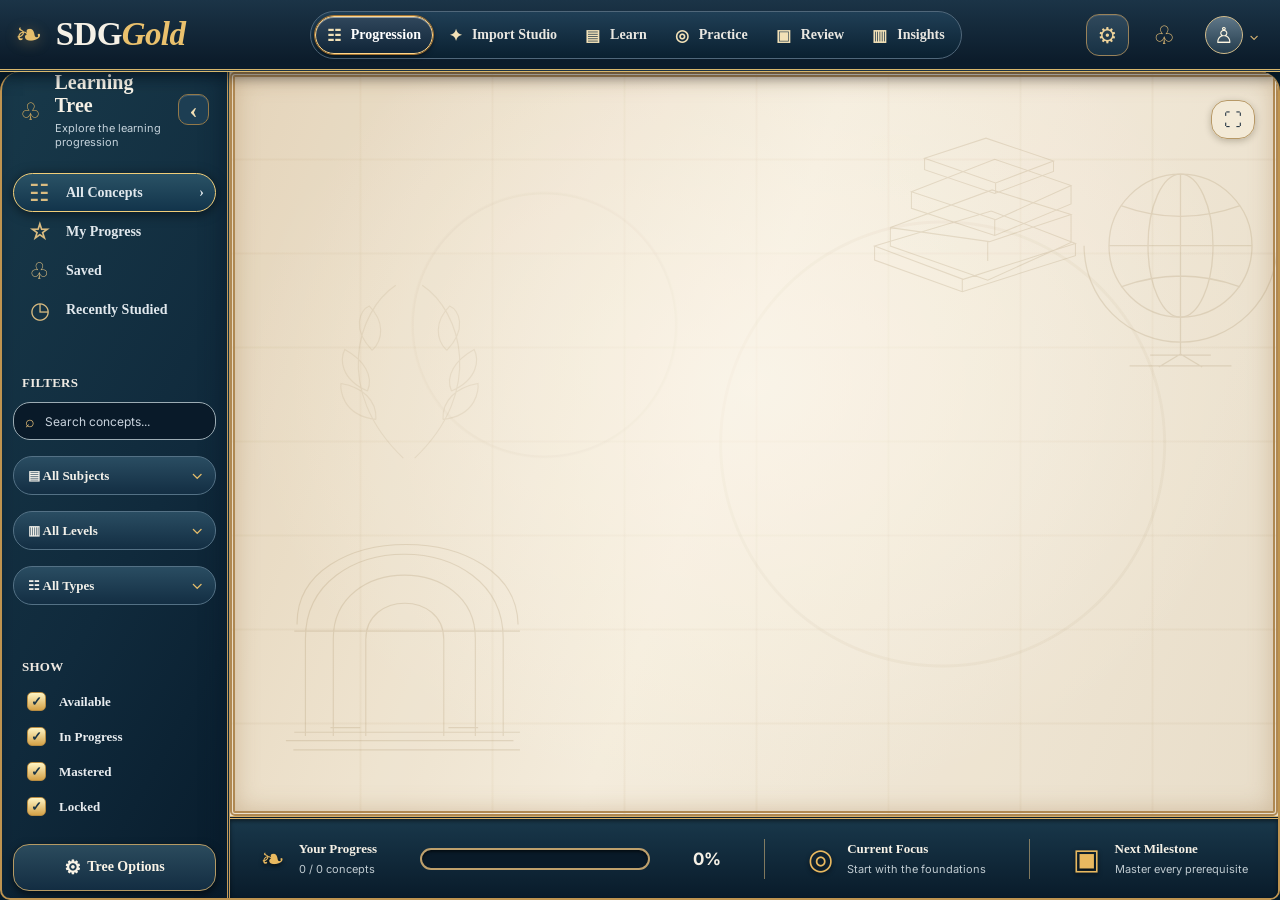
==== commit e31c796e: "ui: remove tree title/subtitle and zoom buttons, retain compact fit-to-screen control" ====
--- a/index.html
+++ b/index.html
@@ -82,12 +82,7 @@
           <svg class="globe" viewBox="0 0 180 230"><circle cx="90" cy="92" r="66"/><ellipse cx="90" cy="92" rx="30" ry="66"/><path d="M24 92h132M35 55q55 20 110 0M35 130q55-20 110 0M90 26v132m-89-66a89 89 0 0 0 178 0M90 158v34m-47 11h94m-75-10h56M90 192l-20 12m20-12 20 12"/></svg>
           <svg class="laurel" viewBox="0 0 180 200"><path d="M84 196C9 125 35 40 76 13M96 196c75-71 49-156 8-183M55 155c-36-4-38-32-37-38 23 4 38 18 37 38m-9-30c-29-13-29-34-24-44 20 11 31 28 24 44m5-43C29 59 38 39 48 35c16 16 15 35 3 47m75 73c36-4 38-32 37-38-23 4-38 18-37 38m9-30c29-13 29-34 24-44-20 11-31 28-24 44m-5-43c22-23 13-43 3-47-16 16-15 35-3 47"/></svg>
         </div>
-        <div class="canvas-header"><h1>Learning Progression Tree</h1><p id="courseSubtitle">A structured path to build your thinking and learning skills</p><div class="filigree">━━━━━━━━━━ ◇ ✧ ◇ ━━━━━━━━━━</div></div>
-        <div class="zoomtools" aria-label="Canvas zoom tools"><div class="zoomgroup">
-          <button id="zoomOut" title="Zoom out" aria-label="Zoom out">−</button>
-          <output id="zoomValue">100%</output>
-          <button id="zoomIn" title="Zoom in" aria-label="Zoom in">+</button>
-        </div><button class="fitbtn" id="zoomFit" title="Fit tree to screen" aria-label="Fit tree to screen">⛶</button></div>
+        <div class="zoomtools" aria-label="Tree view controls"><button type="button" class="fitbtn" id="zoomFit" title="Fit entire tree to screen" aria-label="Fit entire tree to screen">⛶</button></div>
         <div class="graph-viewport" id="viewport" tabindex="0" aria-label="Learning progression canvas: wheel or pinch to zoom, drag to pan">
           <div class="graph-spacer" id="spacer"><div class="graph" id="graph">
             <svg id="lines" class="graph-lines" aria-hidden="true"></svg>
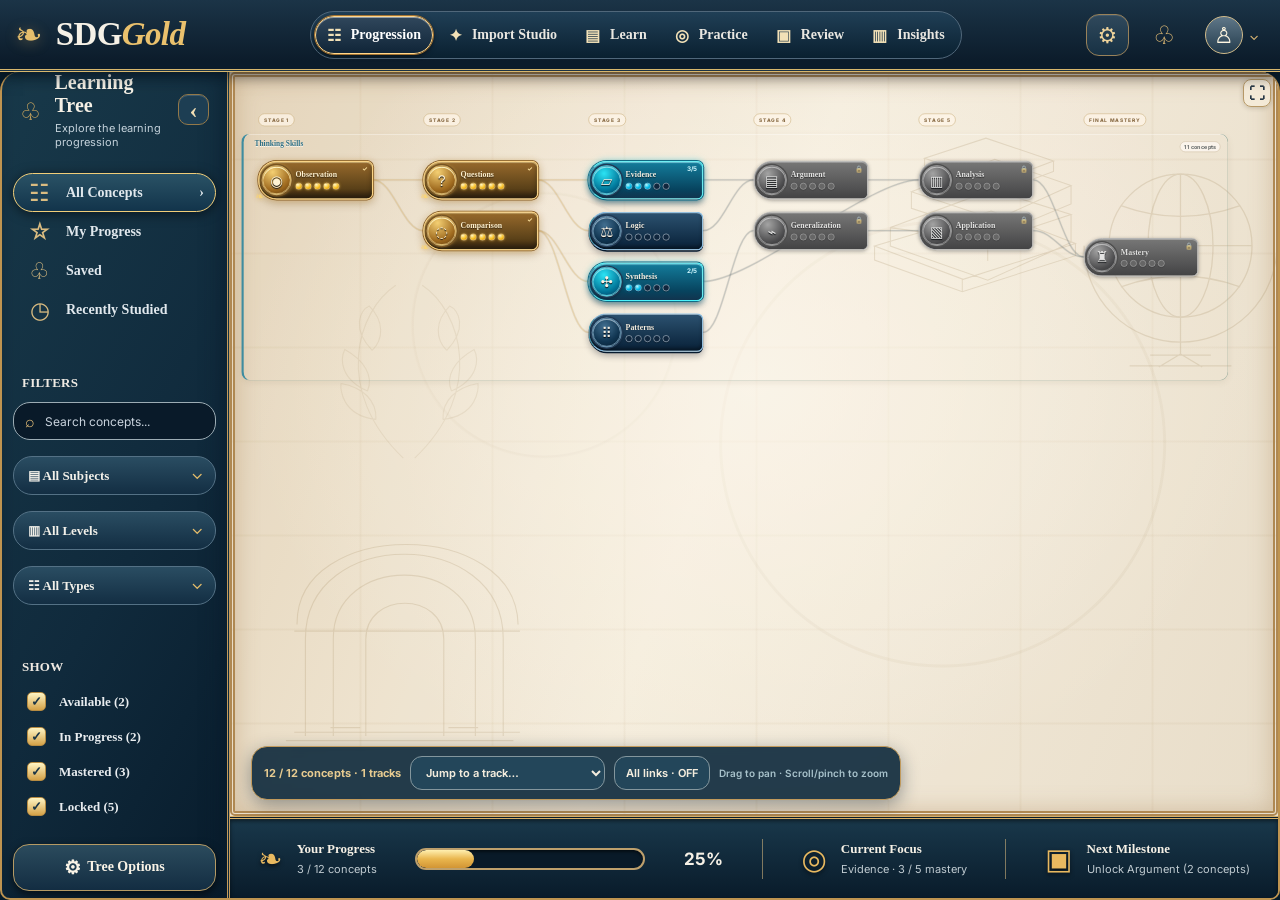
==== commit 9e3e7811: "app: load lossless three-part copy bundle before Import Studio" ====
--- a/index.html
+++ b/index.html
@@ -16,6 +16,7 @@
   <script src="./course-package.js" defer></script>
   <script src="./architect-store.js" defer></script>
   <script src="./course-cloud.js" defer></script>
+  <script src="./studio-copy-kit.js" defer></script>
   <script src="./course-studio.js" defer></script>
   <script src="./settings-reference.js" defer></script>
   <script src="./settings-ui.js" defer></script>
--- a/layout-controls.css
+++ b/layout-controls.css
@@ -169,3 +169,37 @@
  .sidebar .sideheading{margin:6px 9px}
 }
 @media(prefers-reduced-motion:reduce){.workspace{transition:none}}
+
+/* Only the Fit control remains. Keep it tucked into the map corner on every screen. */
+.canvas-view .zoomtools{
+  top:7px!important;
+  right:7px!important;
+  z-index:7;
+  gap:0;
+  padding:0;
+}
+.canvas-view .zoomtools .fitbtn{
+  display:grid;
+  place-items:center;
+  box-sizing:border-box;
+  width:28px;
+  height:28px;
+  min-width:28px;
+  min-height:28px;
+  margin:0!important;
+  padding:0!important;
+  border:1px solid #b79967;
+  border-radius:8px;
+  background:#f5ebd9e6;
+  color:#283846;
+  box-shadow:0 1px 5px #2b200c35;
+  font:600 16px/1 Inter,system-ui,sans-serif;
+}
+.canvas-view .zoomtools .fitbtn:hover{background:#fff9eb;border-color:#9e783c}
+@media(max-width:650px){
+  .canvas-view .zoomtools{top:5px!important;right:5px!important}
+  .canvas-view .zoomtools .fitbtn{
+    width:26px;height:26px;min-width:26px;min-height:26px;
+    font-size:15px;
+  }
+}
